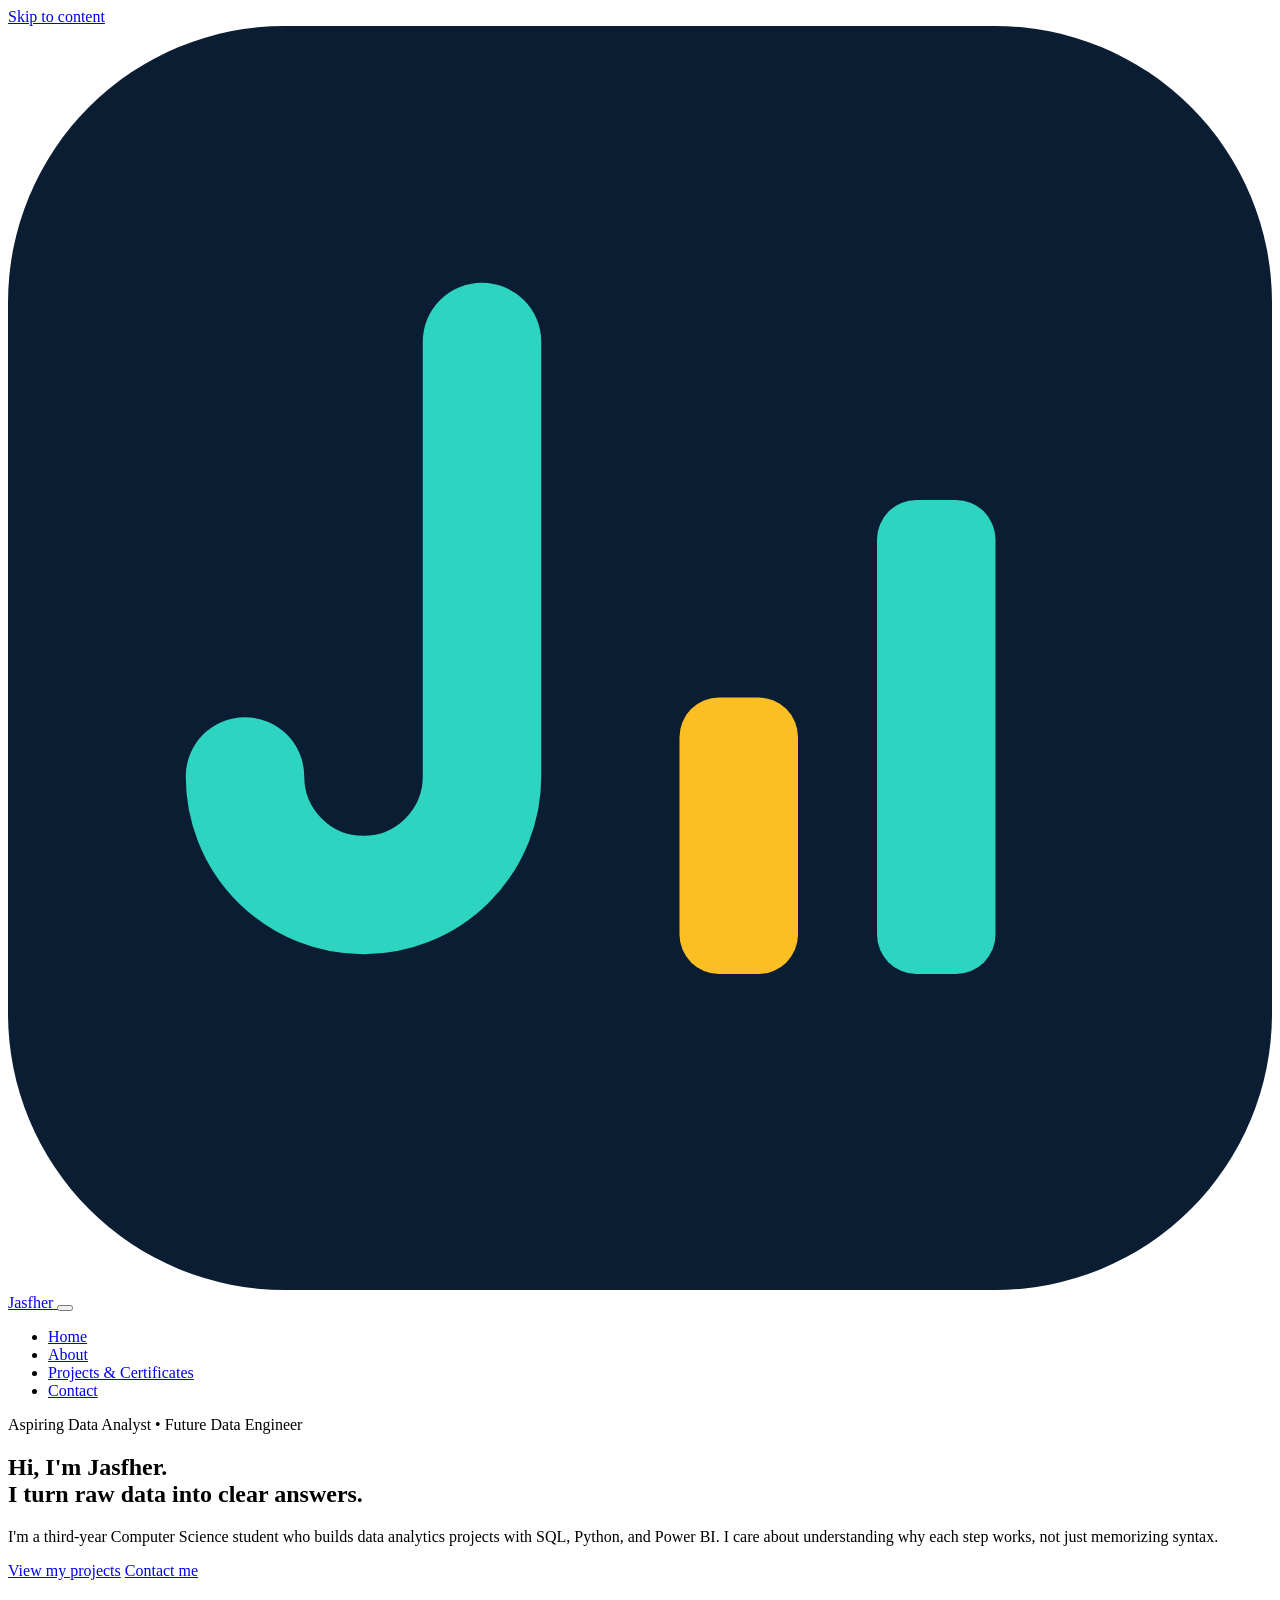
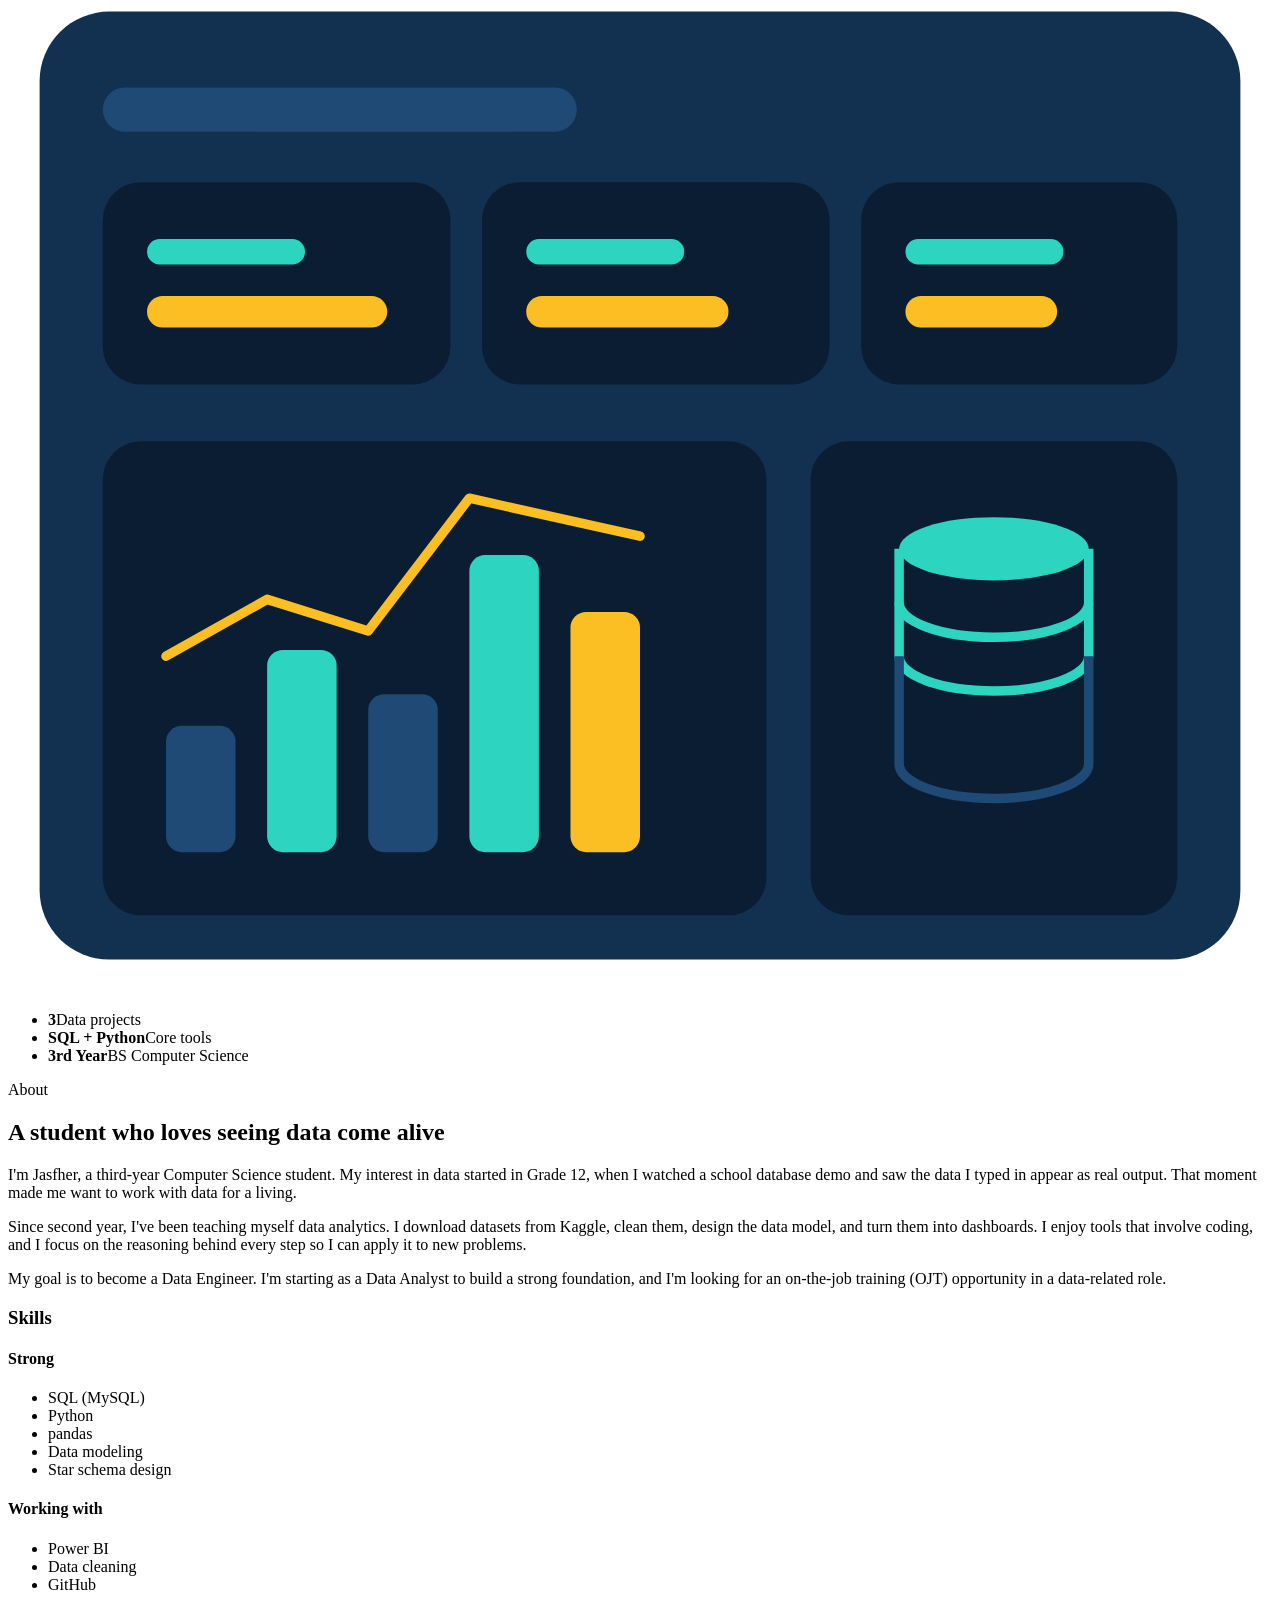
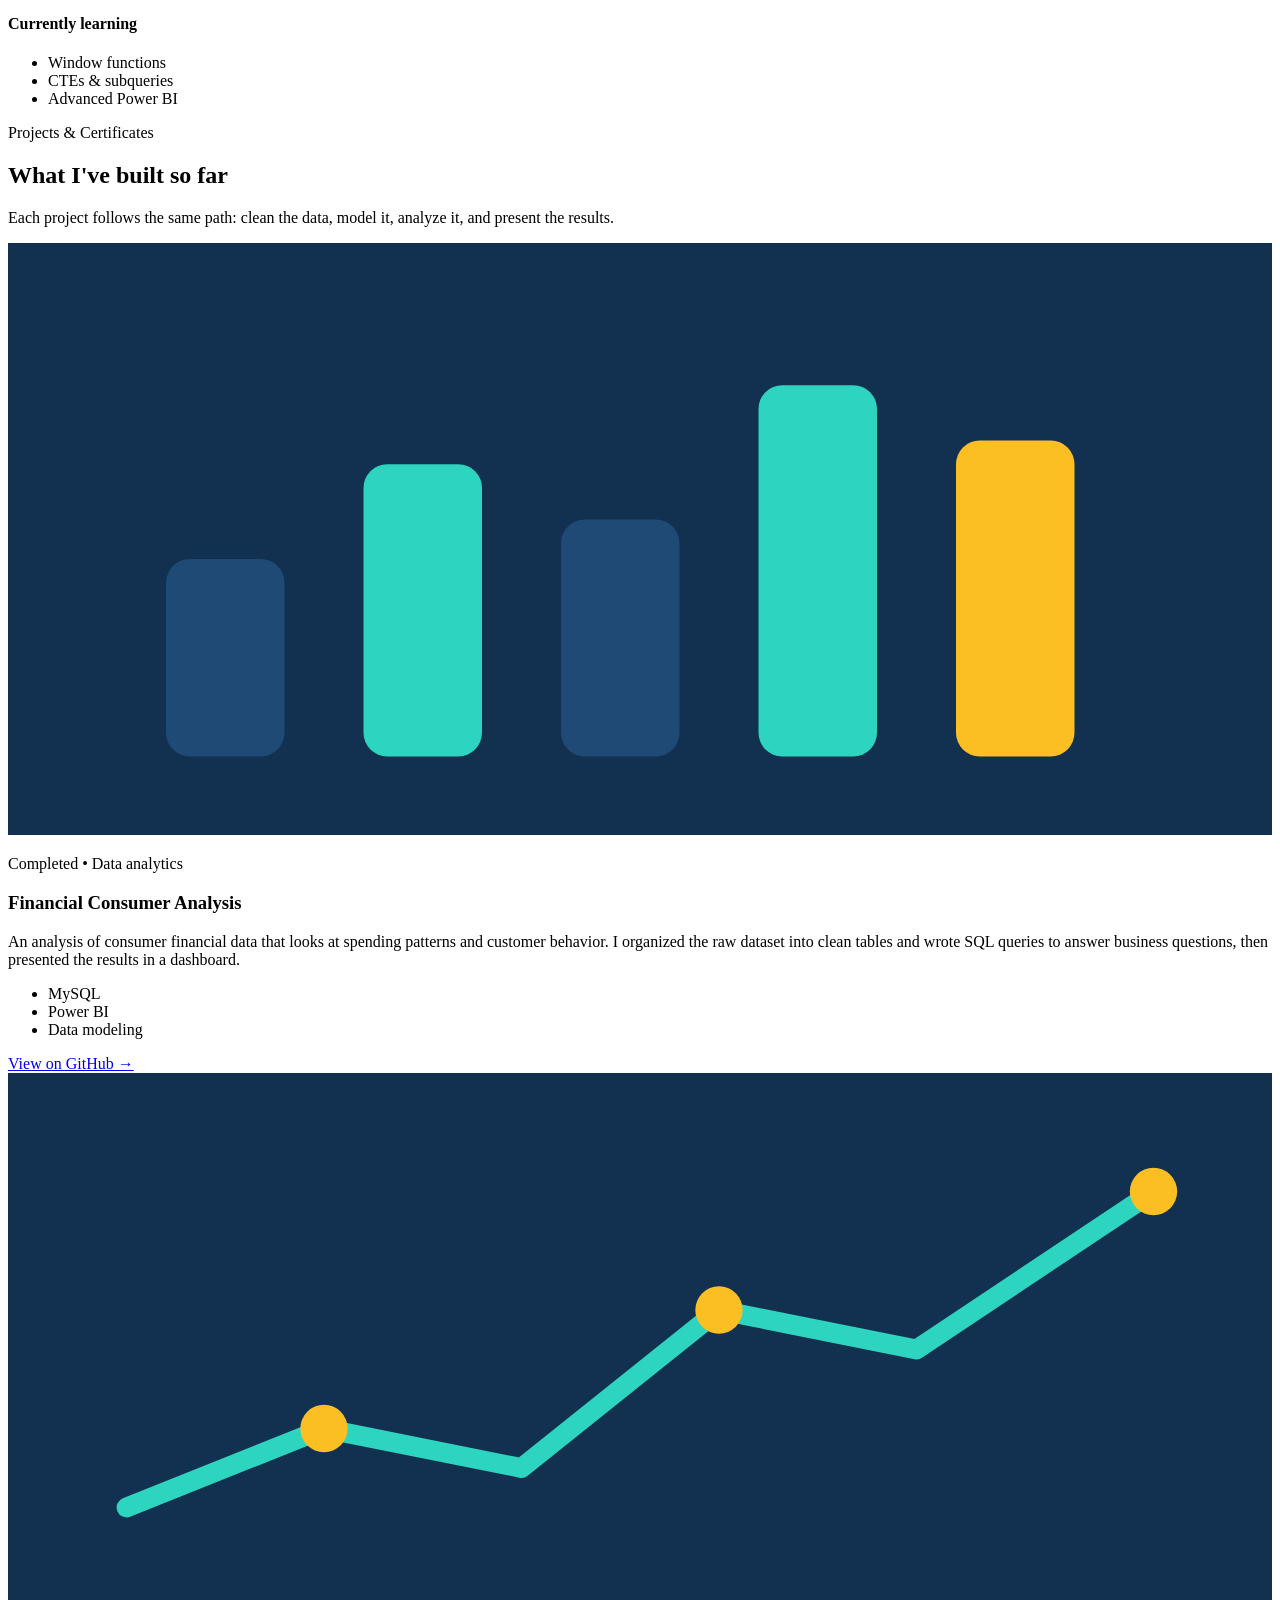
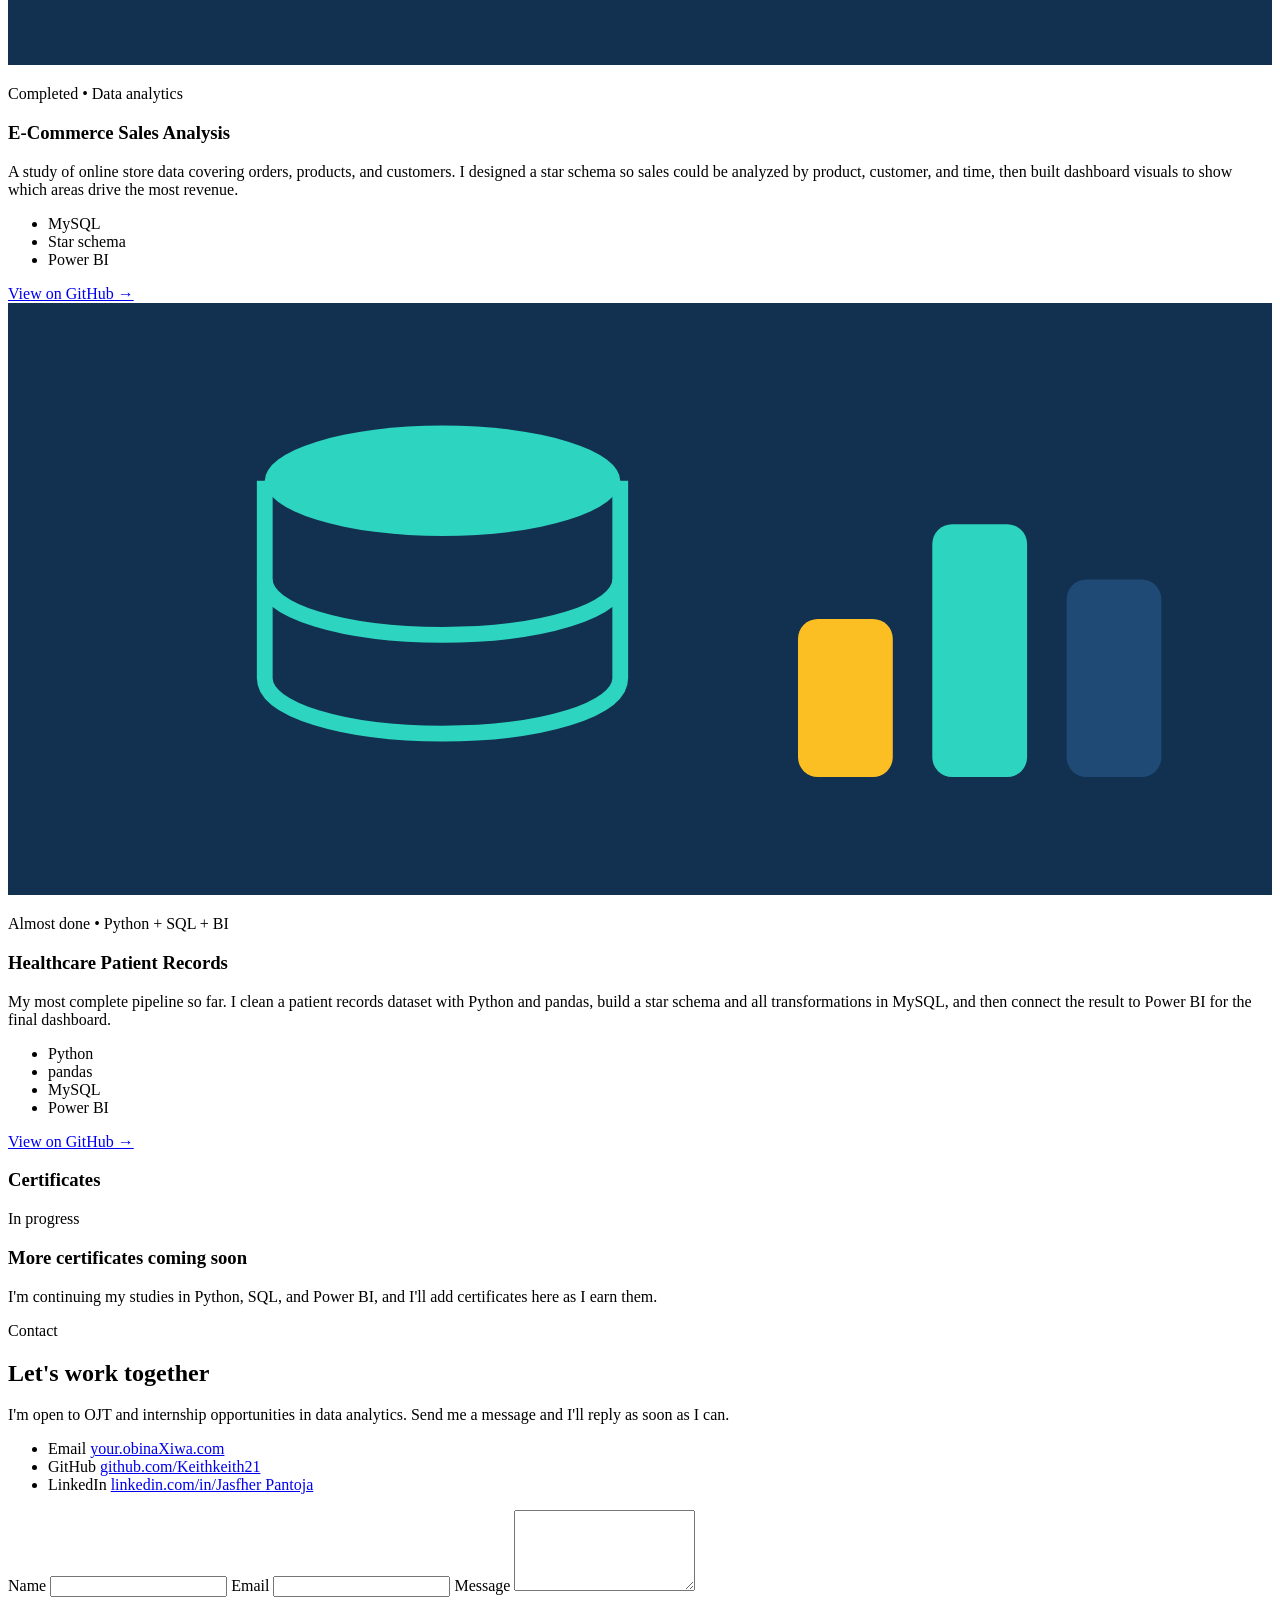
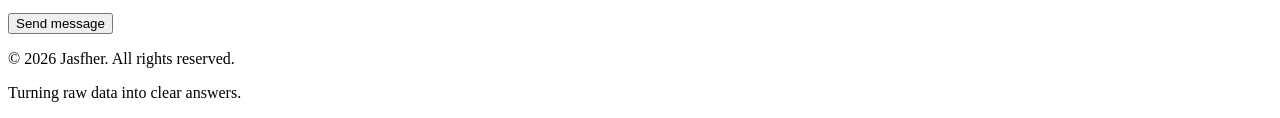
==== index.html @ f3007e68 "Rename jasfherportfolioweb/index.html to index.html" ====
<!DOCTYPE html>
<html lang="en">
<head>
  <meta charset="UTF-8">
  <meta name="viewport" content="width=device-width, initial-scale=1.0">
  <title>Jasfher | Aspiring Data Analyst Portfolio</title>
  <meta name="description" content="Portfolio of Jasfher, a third-year Computer Science student building data analytics projects with SQL, Python, pandas, and Power BI.">
  <meta name="author" content="Jasfher">
  <meta name="theme-color" content="#0b1d33">
 
  <!-- Open Graph (link previews when shared) -->
  <meta property="og:type" content="website">
  <meta property="og:title" content="Jasfher | Aspiring Data Analyst Portfolio">
  <meta property="og:description" content="Data analytics projects using SQL, Python, pandas, and Power BI.">
  <!-- TODO: replace with your deployed URL after publishing -->
  <meta property="og:url" content="https://keithkeith21.github.io/">
 
  <link rel="icon" href="data:image/svg+xml,%3Csvg xmlns='http://www.w3.org/2000/svg' viewBox='0 0 64 64'%3E%3Crect width='64' height='64' rx='14' fill='%230b1d33'/%3E%3Cpath d='M24 16v22a6 6 0 0 1-12 0' fill='none' stroke='%232dd4bf' stroke-width='6' stroke-linecap='round'/%3E%3Crect x='34' y='34' width='6' height='14' rx='2' fill='%23fbbf24'/%3E%3Crect x='44' y='24' width='6' height='24' rx='2' fill='%232dd4bf'/%3E%3C/svg%3E">
 
  <link rel="preconnect" href="https://fonts.googleapis.com">
  <link rel="preconnect" href="https://fonts.gstatic.com" crossorigin>
  <link href="https://fonts.googleapis.com/css2?family=Inter:wght@400;500;600&family=Space+Grotesk:wght@500;700&display=swap" rel="stylesheet">
  <link rel="stylesheet" href="style.css">
</head>
<body>
  <a class="skip-link" href="#main">Skip to content</a>
 
  <!-- ===== HEADER / NAV ===== -->
  <header class="site-header">
    <nav class="nav container" aria-label="Main navigation">
      <a href="#home" class="logo" aria-label="Jasfher, back to top">
        <svg class="logo-mark" viewBox="0 0 64 64" role="img" aria-label="Jasfher logo: a letter J beside two bars of a chart">
          <rect width="64" height="64" rx="14" fill="#0b1d33"/>
          <path d="M24 16v22a6 6 0 0 1-12 0" fill="none" stroke="#2dd4bf" stroke-width="6" stroke-linecap="round"/>
          <rect x="34" y="34" width="6" height="14" rx="2" fill="#fbbf24"/>
          <rect x="44" y="24" width="6" height="24" rx="2" fill="#2dd4bf"/>
        </svg>
        <span class="logo-text">Jasfher</span>
      </a>
 
      <button class="nav-toggle" aria-expanded="false" aria-controls="nav-menu" aria-label="Toggle menu">
        <span></span><span></span><span></span>
      </button>
 
      <ul id="nav-menu" class="nav-menu">
        <li><a href="#home" class="nav-link">Home</a></li>
        <li><a href="#about" class="nav-link">About</a></li>
        <li><a href="#projects" class="nav-link">Projects &amp; Certificates</a></li>
        <li><a href="#contact" class="nav-link">Contact</a></li>
      </ul>
    </nav>
  </header>
 
  <main id="main">
 
    <!-- ===== HOME ===== -->
    <section id="home" class="hero">
      <div class="container hero-grid">
        <div class="hero-text reveal">
          <p class="eyebrow">Aspiring Data Analyst &bull; Future Data Engineer</p>
          <h1>Hi, I'm <span class="accent">Jasfher</span>.<br>I turn raw data into clear answers.</h1>
          <p class="lead">
            I'm a third-year Computer Science student who builds data analytics projects
            with SQL, Python, and Power BI. I care about understanding why each step works,
            not just memorizing syntax.
          </p>
          <div class="hero-actions">
            <a class="btn btn-primary" href="#projects">View my projects</a>
            <a class="btn btn-ghost" href="#contact">Contact me</a>
          </div>
        </div>
 
        <div class="hero-visual reveal" aria-hidden="false">
          <svg viewBox="0 0 400 320" role="img" aria-label="Illustration of a data dashboard with bar charts, a line trend, and a database icon">
            <rect x="10" y="10" width="380" height="300" rx="22" fill="#12304f"/>
            <rect x="30" y="34" width="150" height="14" rx="7" fill="#1e4a75"/>
            <rect x="30" y="64" width="110" height="64" rx="12" fill="#0b1d33"/>
            <rect x="150" y="64" width="110" height="64" rx="12" fill="#0b1d33"/>
            <rect x="270" y="64" width="100" height="64" rx="12" fill="#0b1d33"/>
            <rect x="44" y="82" width="50" height="8" rx="4" fill="#2dd4bf"/>
            <rect x="44" y="100" width="76" height="10" rx="5" fill="#fbbf24"/>
            <rect x="164" y="82" width="50" height="8" rx="4" fill="#2dd4bf"/>
            <rect x="164" y="100" width="64" height="10" rx="5" fill="#fbbf24"/>
            <rect x="284" y="82" width="50" height="8" rx="4" fill="#2dd4bf"/>
            <rect x="284" y="100" width="48" height="10" rx="5" fill="#fbbf24"/>
            <rect x="30" y="146" width="210" height="150" rx="12" fill="#0b1d33"/>
            <rect x="50" y="236" width="22" height="40" rx="5" fill="#1e4a75"/>
            <rect x="82" y="212" width="22" height="64" rx="5" fill="#2dd4bf"/>
            <rect x="114" y="226" width="22" height="50" rx="5" fill="#1e4a75"/>
            <rect x="146" y="182" width="22" height="94" rx="5" fill="#2dd4bf"/>
            <rect x="178" y="200" width="22" height="76" rx="5" fill="#fbbf24"/>
            <polyline points="50,214 82,196 114,206 146,164 200,176" fill="none" stroke="#fbbf24" stroke-width="3" stroke-linecap="round" stroke-linejoin="round"/>
            <rect x="254" y="146" width="116" height="150" rx="12" fill="#0b1d33"/>
            <ellipse cx="312" cy="180" rx="30" ry="10" fill="#2dd4bf"/>
            <path d="M282 180v34c0 6 13 11 30 11s30-5 30-11v-34" fill="none" stroke="#2dd4bf" stroke-width="3"/>
            <path d="M282 197c0 6 13 11 30 11s30-5 30-11" fill="none" stroke="#2dd4bf" stroke-width="3"/>
            <path d="M282 214v34c0 6 13 11 30 11s30-5 30-11v-34" fill="none" stroke="#1e4a75" stroke-width="3"/>
          </svg>
        </div>
      </div>
 
      <div class="container">
        <ul class="stats reveal">
          <li><strong>3</strong><span>Data projects</span></li>
          <li><strong>SQL + Python</strong><span>Core tools</span></li>
          <li><strong>3rd Year</strong><span>BS Computer Science</span></li>
        </ul>
      </div>
    </section>
 
    <!-- ===== ABOUT ===== -->
    <section id="about" class="section">
      <div class="container">
        <header class="section-head reveal">
          <p class="eyebrow">About</p>
          <h2>A student who loves seeing data come alive</h2>
        </header>
 
        <div class="about-grid">
          <div class="about-text reveal">
            <p>
              I'm Jasfher, a third-year Computer Science student. My interest in data started in
              Grade 12, when I watched a school database demo and saw the data I typed in appear
              as real output. That moment made me want to work with data for a living.
            </p>
            <p>
              Since second year, I've been teaching myself data analytics. I download datasets from
              Kaggle, clean them, design the data model, and turn them into dashboards. I enjoy
              tools that involve coding, and I focus on the reasoning behind every step so I can
              apply it to new problems.
            </p>
            <p>
              My goal is to become a Data Engineer. I'm starting as a Data Analyst to build a strong
              foundation, and I'm looking for an on-the-job training (OJT) opportunity in a
              data-related role.
            </p>
          </div>
 
          <div class="skills reveal">
            <h3>Skills</h3>
 
            <div class="skill-group">
              <h4>Strong</h4>
              <ul class="tags">
                <li>SQL (MySQL)</li>
                <li>Python</li>
                <li>pandas</li>
                <li>Data modeling</li>
                <li>Star schema design</li>
              </ul>
            </div>
 
            <div class="skill-group">
              <h4>Working with</h4>
              <ul class="tags tags-alt">
                <li>Power BI</li>
                <li>Data cleaning</li>
                <li>GitHub</li>
              </ul>
            </div>
 
            <div class="skill-group">
              <h4>Currently learning</h4>
              <ul class="tags tags-learning">
                <li>Window functions</li>
                <li>CTEs &amp; subqueries</li>
                <li>Advanced Power BI</li>
              </ul>
            </div>
          </div>
        </div>
      </div>
    </section>
 
    <!-- ===== PROJECTS & CERTIFICATES ===== -->
    <section id="projects" class="section section-alt">
      <div class="container">
        <header class="section-head reveal">
          <p class="eyebrow">Projects &amp; Certificates</p>
          <h2>What I've built so far</h2>
          <p class="section-sub">Each project follows the same path: clean the data, model it, analyze it, and present the results.</p>
        </header>
 
        <div class="cards">
 
          <!-- Project 1 -->
          <article class="card reveal">
            <svg class="card-thumb" viewBox="0 0 320 150" role="img" aria-label="Bar chart thumbnail representing the financial consumer project">
              <rect width="320" height="150" fill="#12304f"/>
              <rect x="40" y="80" width="30" height="50" rx="6" fill="#1e4a75"/>
              <rect x="90" y="56" width="30" height="74" rx="6" fill="#2dd4bf"/>
              <rect x="140" y="70" width="30" height="60" rx="6" fill="#1e4a75"/>
              <rect x="190" y="36" width="30" height="94" rx="6" fill="#2dd4bf"/>
              <rect x="240" y="50" width="30" height="80" rx="6" fill="#fbbf24"/>
            </svg>
            <div class="card-body">
              <p class="card-meta">Completed &bull; Data analytics</p>
              <h3>Financial Consumer Analysis</h3>
              <p>
                An analysis of consumer financial data that looks at spending patterns and
                customer behavior. I organized the raw dataset into clean tables and wrote SQL
                queries to answer business questions, then presented the results in a dashboard.
              </p>
              <ul class="tags tags-small">
                <li>MySQL</li><li>Power BI</li><li>Data modeling</li>
              </ul>
              <!-- TODO: replace with your real repository link -->
              <a class="card-link" href="https://github.com/keithkeith21/Financial_Consumer_Analysis" target="_blank" rel="noopener noreferrer">View on GitHub &rarr;</a>
            </div>
          </article>
 
          <!-- Project 2 -->
          <article class="card reveal">
            <svg class="card-thumb" viewBox="0 0 320 150" role="img" aria-label="Line chart thumbnail representing the e-commerce project">
              <rect width="320" height="150" fill="#12304f"/>
              <polyline points="30,110 80,90 130,100 180,60 230,70 290,30" fill="none" stroke="#2dd4bf" stroke-width="5" stroke-linecap="round" stroke-linejoin="round"/>
              <circle cx="80" cy="90" r="6" fill="#fbbf24"/>
              <circle cx="180" cy="60" r="6" fill="#fbbf24"/>
              <circle cx="290" cy="30" r="6" fill="#fbbf24"/>
            </svg>
            <div class="card-body">
              <p class="card-meta">Completed &bull; Data analytics</p>
              <h3>E-Commerce Sales Analysis</h3>
              <p>
                A study of online store data covering orders, products, and customers. I designed a
                star schema so sales could be analyzed by product, customer, and time, then built
                dashboard visuals to show which areas drive the most revenue.
              </p>
              <ul class="tags tags-small">
                <li>MySQL</li><li>Star schema</li><li>Power BI</li>
              </ul>
              <!-- TODO: replace with your real repository link -->
              <a class="card-link" href="https://github.com/keithkeith21/e-commerce_analytics" target="_blank" rel="noopener noreferrer">View on GitHub &rarr;</a>
            </div>
          </article>
 
          <!-- Project 3 -->
          <article class="card reveal">
            <svg class="card-thumb" viewBox="0 0 320 150" role="img" aria-label="Database and chart thumbnail representing the healthcare data project">
              <rect width="320" height="150" fill="#12304f"/>
              <ellipse cx="110" cy="45" rx="45" ry="14" fill="#2dd4bf"/>
              <path d="M65 45v50c0 8 20 14 45 14s45-6 45-14V45" fill="none" stroke="#2dd4bf" stroke-width="4"/>
              <path d="M65 70c0 8 20 14 45 14s45-6 45-14" fill="none" stroke="#2dd4bf" stroke-width="4"/>
              <rect x="200" y="80" width="24" height="40" rx="5" fill="#fbbf24"/>
              <rect x="234" y="56" width="24" height="64" rx="5" fill="#2dd4bf"/>
              <rect x="268" y="70" width="24" height="50" rx="5" fill="#1e4a75"/>
            </svg>
            <div class="card-body">
              <p class="card-meta">Almost done &bull; Python + SQL + BI</p>
              <h3>Healthcare Patient Records</h3>
              <p>
                My most complete pipeline so far. I clean a patient records dataset with Python and
                pandas, build a star schema and all transformations in MySQL, and then connect the
                result to Power BI for the final dashboard.
              </p>
              <ul class="tags tags-small">
                <li>Python</li><li>pandas</li><li>MySQL</li><li>Power BI</li>
              </ul>
              <!-- TODO: replace with your real repository link -->
              <a class="card-link" href="https://github.com/YOUR-USERNAME/healthcare-project" target="_blank" rel="noopener noreferrer">View on GitHub &rarr;</a>
            </div>
          </article>
        </div>
 
        <!-- Certificates -->
        <header class="section-head section-head-sub reveal">
          <h3 class="subheading">Certificates</h3>
        </header>
 
        <div class="cards cards-certs">
          <!--
            TEMPLATE: copy this block for each real certificate you earn.
 
            <article class="card cert reveal">
              <div class="card-body">
                <p class="card-meta">Issuer name &bull; Month Year</p>
                <h3>Certificate title</h3>
                <p>One sentence on what you learned.</p>
                <a class="card-link" href="LINK-TO-CERTIFICATE" target="_blank" rel="noopener noreferrer">View certificate &rarr;</a>
              </div>
            </article>
          -->
          <article class="card cert reveal">
            <div class="card-body">
              <p class="card-meta">In progress</p>
              <h3>More certificates coming soon</h3>
              <p>
                I'm continuing my studies in Python, SQL, and Power BI, and I'll add certificates
                here as I earn them.
              </p>
            </div>
          </article>
        </div>
      </div>
    </section>
 
    <!-- ===== CONTACT ===== -->
    <section id="contact" class="section">
      <div class="container">
        <header class="section-head reveal">
          <p class="eyebrow">Contact</p>
          <h2>Let's work together</h2>
          <p class="section-sub">I'm open to OJT and internship opportunities in data analytics. Send me a message and I'll reply as soon as I can.</p>
        </header>
 
        <div class="contact-grid">
          <ul class="contact-list reveal">
            <li>
              <span class="contact-label">Email</span>
              <!-- TODO: replace with your real email -->
              <a href="mailto:your.email@example.com">your.obinaXiwa.com</a>
            </li>
            <li>
              <span class="contact-label">GitHub</span>
              <!-- TODO: replace with your GitHub profile -->
              <a href="https://github.com/keithkeith21" target="_blank" rel="noopener noreferrer">github.com/Keithkeith21</a>
            </li>
            <li>
              <span class="contact-label">LinkedIn</span>
              <!-- TODO: replace with your LinkedIn profile -->
              <a href="https://www.linkedin.com/in/jasfher-pantoja-400ba5418/" target="_blank" rel="noopener noreferrer">linkedin.com/in/Jasfher Pantoja</a>
            </li>
          </ul>
 
          <form id="contact-form" class="contact-form reveal" novalidate>
            <label for="name">Name</label>
            <input id="name" name="name" type="text" autocomplete="name" required>
 
            <label for="email">Email</label>
            <input id="email" name="email" type="email" autocomplete="email" required>
 
            <label for="message">Message</label>
            <textarea id="message" name="message" rows="5" required></textarea>
 
            <p id="form-status" class="form-status" role="status" aria-live="polite"></p>
            <button type="submit" class="btn btn-primary">Send message</button>
          </form>
        </div>
      </div>
    </section>
  </main>
 
  <!-- ===== FOOTER ===== -->
  <footer class="site-footer">
    <div class="container footer-inner">
      <p>&copy; <span id="year">2026</span> Jasfher. All rights reserved.</p>
      <p class="tagline">Turning raw data into clear answers.</p>
    </div>
  </footer>
 
  <script src="script.js"></script>
</body>
</html>
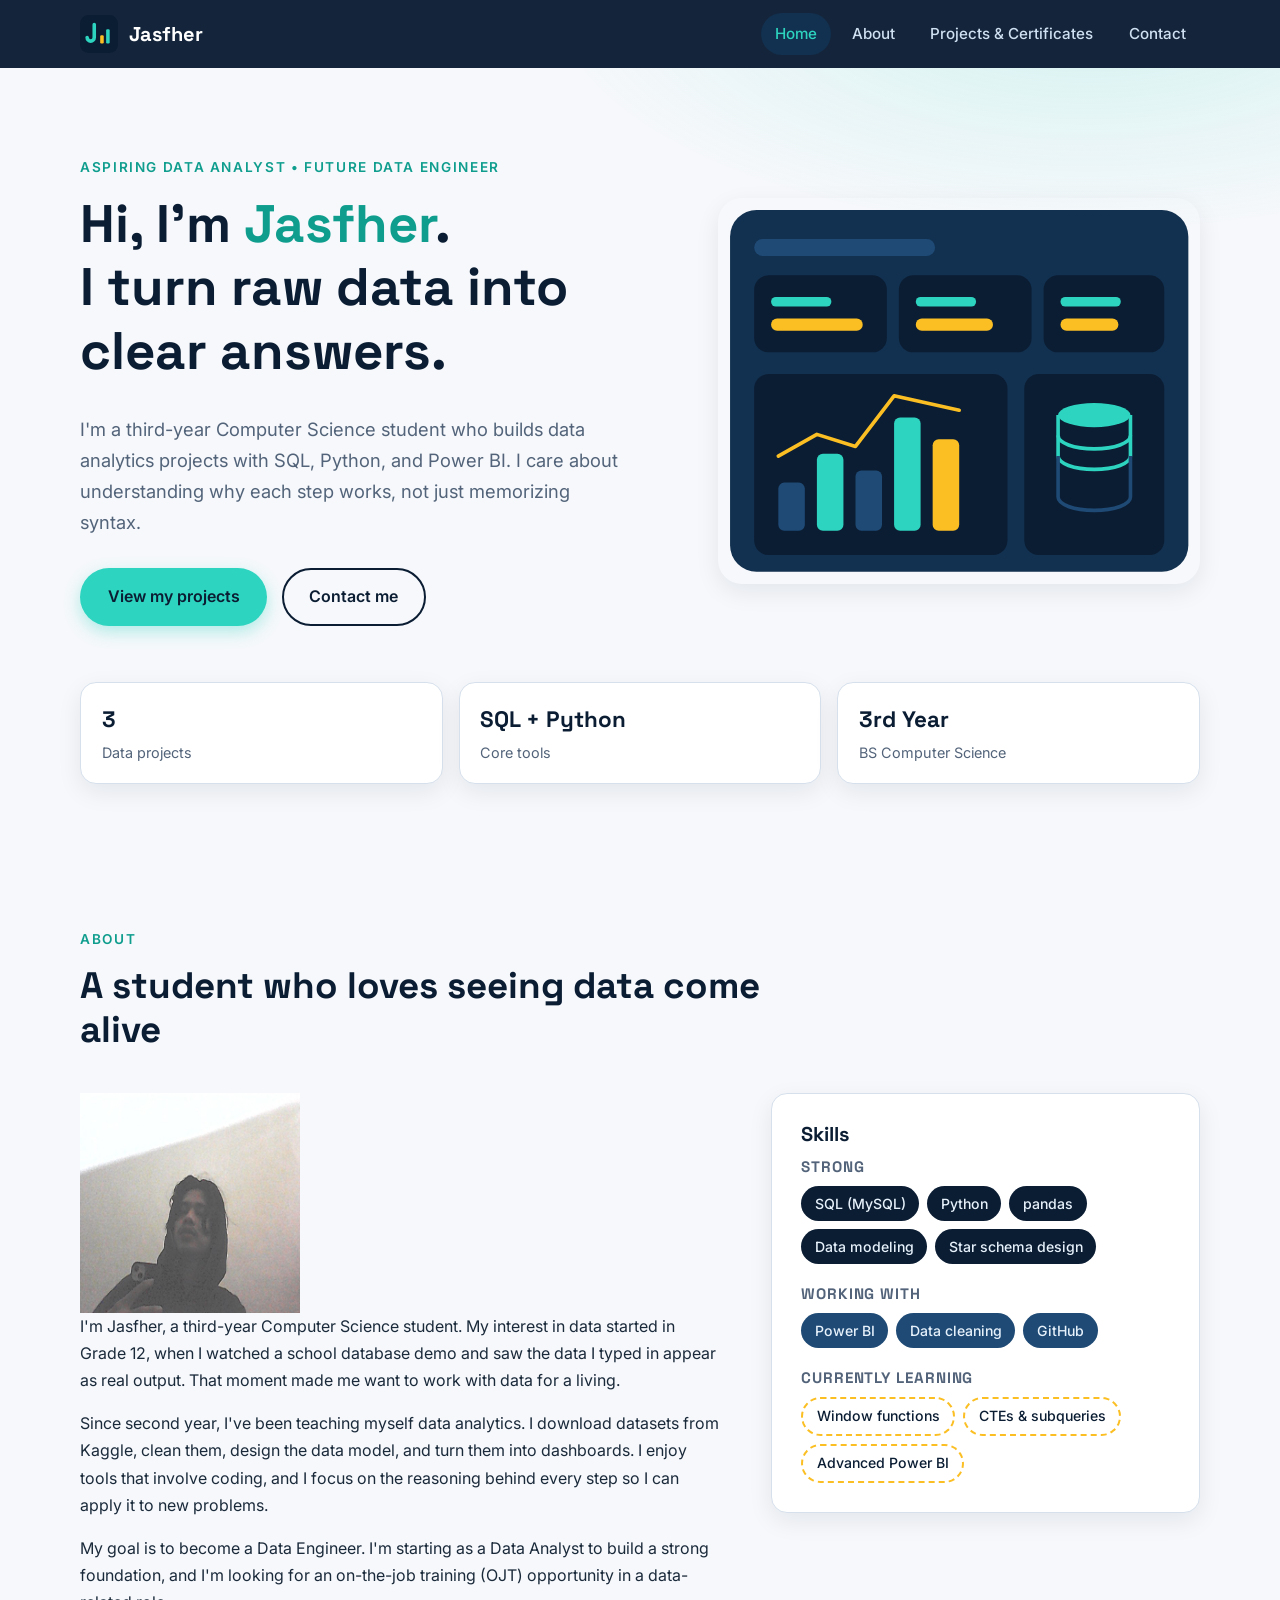
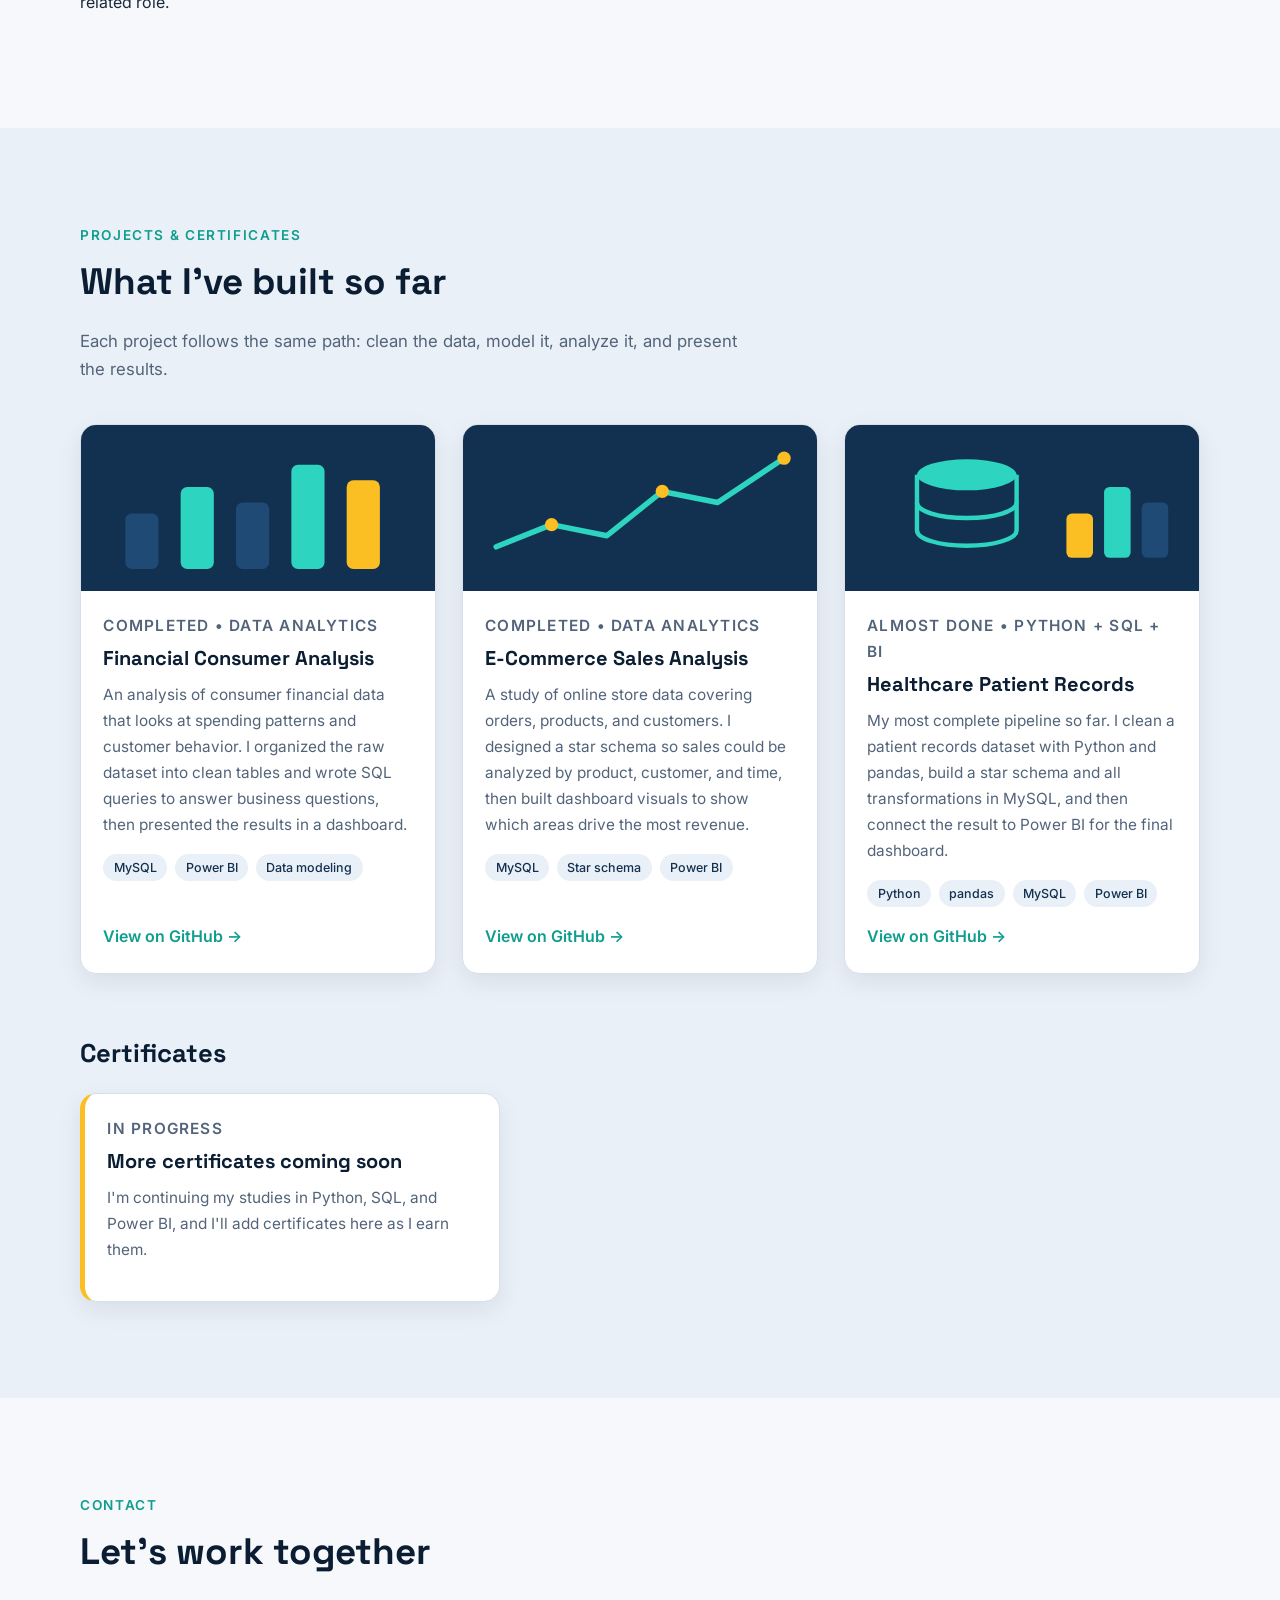
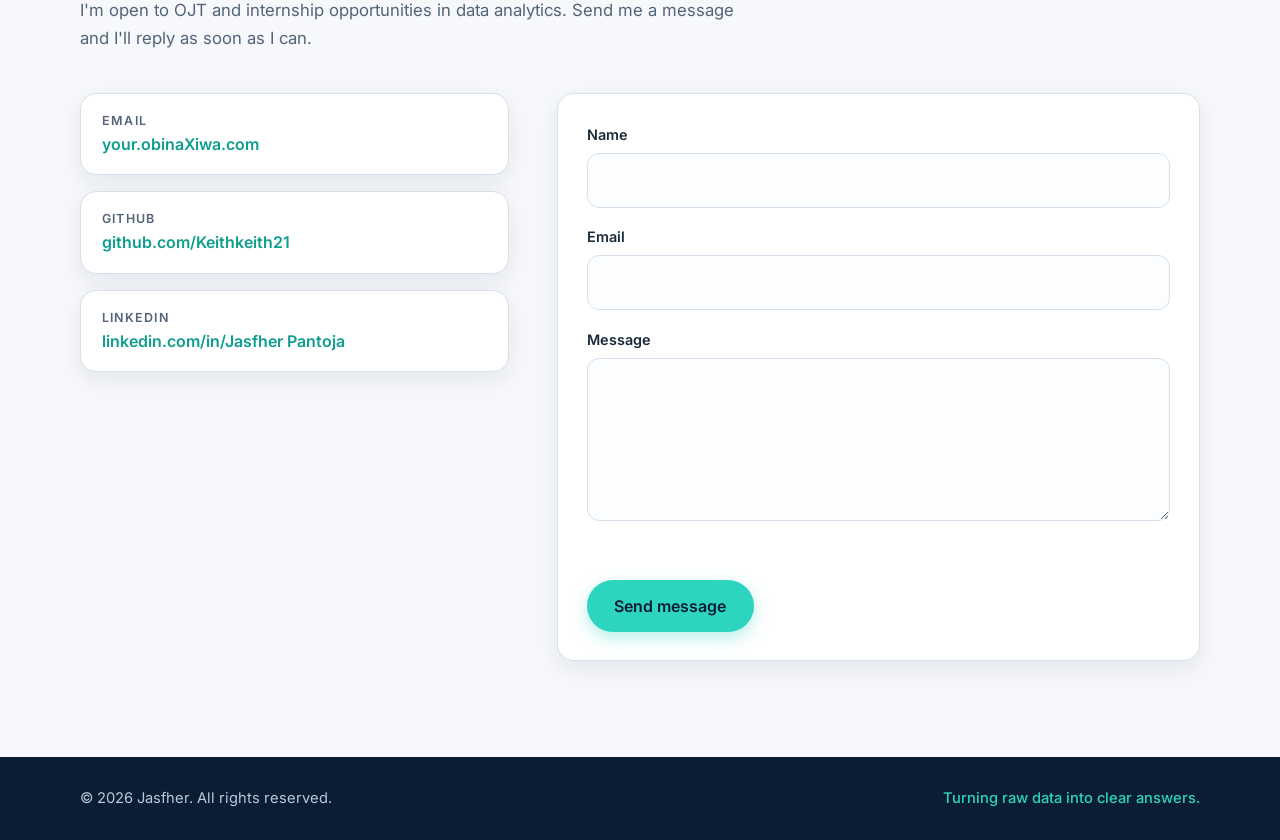
==== commit eadc2ce9: "Update index.html" ====
--- a/index.html
+++ b/index.html
@@ -118,6 +118,9 @@
  
         <div class="about-grid">
           <div class="about-text reveal">
+            <img class="profile-photo" src="WIN_20260729_10_30_33_Pro.jpg"
+     alt="Photo of Jasfher, a Computer Science student"
+     width="220" height="220" loading="lazy">
             <p>
               I'm Jasfher, a third-year Computer Science student. My interest in data started in
               Grade 12, when I watched a school database demo and saw the data I typed in appear
--- a/style.css
+++ b/style.css
@@ -0,0 +1,268 @@
+/* ===== Design tokens ===== */
+:root {
+  --navy-900: #0b1d33;
+  --navy-800: #12304f;
+  --navy-700: #1e4a75;
+  --teal: #2dd4bf;
+  --teal-dark: #0f9d8e;
+  --amber: #fbbf24;
+  --bg: #f6f8fb;
+  --bg-alt: #eaf0f7;
+  --surface: #ffffff;
+  --text: #1b2a3b;
+  --muted: #53647a;
+  --border: #d6e0ec;
+  --radius: 16px;
+  --shadow: 0 8px 24px rgba(11, 29, 51, 0.08);
+  --font-body: "Inter", system-ui, -apple-system, "Segoe UI", Roboto, sans-serif;
+  --font-head: "Space Grotesk", var(--font-body);
+  --header-h: 68px;
+}
+ 
+/* ===== Base ===== */
+*, *::before, *::after { box-sizing: border-box; }
+ 
+html { scroll-behavior: smooth; scroll-padding-top: var(--header-h); }
+ 
+body {
+  margin: 0;
+  font-family: var(--font-body);
+  font-size: 1rem;
+  line-height: 1.7;
+  color: var(--text);
+  background: var(--bg);
+}
+ 
+img, svg { max-width: 100%; display: block; }
+ 
+h1, h2, h3, h4 {
+  font-family: var(--font-head);
+  line-height: 1.2;
+  margin: 0 0 0.6em;
+  color: var(--navy-900);
+}
+ 
+h1 { font-size: clamp(2rem, 5vw, 3.3rem); }
+h2 { font-size: clamp(1.6rem, 3.5vw, 2.3rem); }
+h3 { font-size: 1.25rem; }
+h4 { font-size: 0.95rem; text-transform: uppercase; letter-spacing: 0.06em; color: var(--muted); }
+ 
+p { margin: 0 0 1em; }
+a { color: var(--teal-dark); }
+ul { margin: 0; padding: 0; list-style: none; }
+ 
+.container { width: min(1120px, 100% - 2.5rem); margin-inline: auto; }
+ 
+.accent { color: var(--teal-dark); }
+ 
+.skip-link {
+  position: absolute; left: -999px; top: 0;
+  background: var(--navy-900); color: #fff; padding: 0.6rem 1rem; z-index: 200;
+}
+.skip-link:focus { left: 0; }
+ 
+:focus-visible { outline: 3px solid var(--amber); outline-offset: 3px; border-radius: 4px; }
+ 
+/* ===== Header / nav ===== */
+.site-header {
+  position: sticky; top: 0; z-index: 100;
+  background: rgba(11, 29, 51, 0.96);
+  backdrop-filter: blur(8px);
+}
+ 
+.nav {
+  height: var(--header-h);
+  display: flex; align-items: center; justify-content: space-between;
+}
+ 
+.logo { display: flex; align-items: center; gap: 0.7rem; text-decoration: none; }
+.logo-mark { width: 38px; height: 38px; }
+.logo-text { font-family: var(--font-head); font-weight: 700; font-size: 1.25rem; color: #fff; }
+ 
+.nav-menu { display: flex; gap: 0.4rem; }
+ 
+.nav-link {
+  display: block; padding: 0.5rem 0.9rem; border-radius: 999px;
+  color: #cfe0f2; text-decoration: none; font-weight: 500; font-size: 0.95rem;
+  transition: background 0.2s, color 0.2s;
+}
+.nav-link:hover, .nav-link.active { background: var(--navy-800); color: var(--teal); }
+ 
+.nav-toggle {
+  display: none; background: none; border: 0; padding: 0.5rem; cursor: pointer;
+}
+.nav-toggle span {
+  display: block; width: 24px; height: 2px; background: #fff; margin: 5px 0;
+  transition: transform 0.25s, opacity 0.25s;
+}
+.nav-toggle[aria-expanded="true"] span:nth-child(1) { transform: translateY(7px) rotate(45deg); }
+.nav-toggle[aria-expanded="true"] span:nth-child(2) { opacity: 0; }
+.nav-toggle[aria-expanded="true"] span:nth-child(3) { transform: translateY(-7px) rotate(-45deg); }
+ 
+/* ===== Buttons ===== */
+.btn {
+  display: inline-block; padding: 0.85rem 1.6rem; border-radius: 999px;
+  font-weight: 600; text-decoration: none; border: 2px solid transparent;
+  font-family: var(--font-body); font-size: 1rem; cursor: pointer;
+  transition: transform 0.2s, box-shadow 0.2s, background 0.2s;
+}
+.btn:hover { transform: translateY(-2px); }
+.btn-primary { background: var(--teal); color: var(--navy-900); box-shadow: 0 6px 16px rgba(45, 212, 191, 0.35); }
+.btn-primary:hover { background: #5eead4; }
+.btn-ghost { border-color: var(--navy-900); color: var(--navy-900); }
+.btn-ghost:hover { background: var(--navy-900); color: #fff; }
+ 
+/* ===== Sections ===== */
+.section { padding: clamp(3.5rem, 8vw, 6rem) 0; }
+.section-alt { background: var(--bg-alt); }
+.section-head { max-width: 680px; margin-bottom: 2.5rem; }
+.section-head-sub { margin: 4rem 0 1.5rem; }
+.section-sub { color: var(--muted); font-size: 1.05rem; }
+.subheading { font-size: 1.6rem; margin: 0; }
+ 
+.eyebrow {
+  font-weight: 600; font-size: 0.85rem; letter-spacing: 0.12em;
+  text-transform: uppercase; color: var(--teal-dark); margin-bottom: 0.8rem;
+}
+ 
+/* ===== Hero ===== */
+.hero {
+  padding: clamp(3rem, 8vw, 5.5rem) 0 3rem;
+  background:
+    radial-gradient(900px 400px at 85% -10%, rgba(45, 212, 191, 0.18), transparent 60%),
+    var(--bg);
+}
+ 
+.hero-grid { display: grid; grid-template-columns: 1.1fr 0.9fr; gap: 3rem; align-items: center; }
+.lead { font-size: 1.15rem; color: var(--muted); max-width: 540px; }
+.hero-actions { display: flex; flex-wrap: wrap; gap: 0.9rem; margin-top: 1.8rem; }
+ 
+.hero-visual svg {
+  width: 100%; height: auto; border-radius: 24px;
+  box-shadow: var(--shadow); animation: float 6s ease-in-out infinite;
+}
+ 
+@keyframes float {
+  0%, 100% { transform: translateY(0); }
+  50% { transform: translateY(-10px); }
+}
+ 
+.stats {
+  display: grid; grid-template-columns: repeat(3, 1fr); gap: 1rem; margin-top: 3.5rem;
+}
+.stats li {
+  background: var(--surface); border: 1px solid var(--border); border-radius: var(--radius);
+  padding: 1.1rem 1.3rem; box-shadow: var(--shadow);
+}
+.stats strong { display: block; font-family: var(--font-head); font-size: 1.4rem; color: var(--navy-900); }
+.stats span { color: var(--muted); font-size: 0.9rem; }
+ 
+/* ===== About ===== */
+.about-grid { display: grid; grid-template-columns: 1.2fr 0.8fr; gap: 3rem; align-items: start; }
+ 
+.skills {
+  background: var(--surface); border: 1px solid var(--border);
+  border-radius: var(--radius); padding: 1.8rem; box-shadow: var(--shadow);
+}
+.skill-group + .skill-group { margin-top: 1.3rem; }
+.skill-group h4 { margin-bottom: 0.6rem; }
+ 
+.tags { display: flex; flex-wrap: wrap; gap: 0.5rem; }
+.tags li {
+  background: var(--navy-900); color: #e6f1fb; font-size: 0.88rem; font-weight: 500;
+  padding: 0.35rem 0.85rem; border-radius: 999px;
+}
+.tags-alt li { background: var(--navy-700); }
+.tags-learning li { background: transparent; color: var(--navy-900); border: 2px dashed var(--amber); }
+.tags-small li { font-size: 0.78rem; padding: 0.2rem 0.65rem; background: var(--bg-alt); color: var(--navy-800); }
+ 
+/* ===== Cards ===== */
+.cards { display: grid; grid-template-columns: repeat(auto-fit, minmax(290px, 1fr)); gap: 1.6rem; }
+ 
+.card {
+  background: var(--surface); border: 1px solid var(--border); border-radius: var(--radius);
+  overflow: hidden; box-shadow: var(--shadow);
+  display: flex; flex-direction: column;
+  transition: transform 0.25s, box-shadow 0.25s;
+}
+.card:hover { transform: translateY(-6px); box-shadow: 0 14px 32px rgba(11, 29, 51, 0.14); }
+ 
+.card-thumb { width: 100%; height: auto; }
+.card-body { padding: 1.4rem; display: flex; flex-direction: column; flex: 1; }
+.card-body p { color: var(--muted); font-size: 0.96rem; }
+.card-meta { font-size: 0.8rem; font-weight: 600; color: var(--teal-dark); text-transform: uppercase; letter-spacing: 0.08em; margin-bottom: 0.4rem; }
+.card-link { margin-top: auto; padding-top: 1rem; font-weight: 600; text-decoration: none; }
+.card-link:hover { text-decoration: underline; }
+ 
+.cards-certs { grid-template-columns: repeat(auto-fit, minmax(290px, 420px)); }
+.cert { border-left: 5px solid var(--amber); }
+ 
+/* ===== Contact ===== */
+.contact-grid { display: grid; grid-template-columns: 0.8fr 1.2fr; gap: 3rem; align-items: start; }
+ 
+.contact-list li {
+  background: var(--surface); border: 1px solid var(--border); border-radius: var(--radius);
+  padding: 1rem 1.3rem; margin-bottom: 1rem; box-shadow: var(--shadow);
+  overflow-wrap: anywhere;
+}
+.contact-label {
+  display: block; font-size: 0.78rem; text-transform: uppercase;
+  letter-spacing: 0.1em; color: var(--muted); font-weight: 600;
+}
+.contact-list a { font-weight: 600; text-decoration: none; }
+.contact-list a:hover { text-decoration: underline; }
+ 
+.contact-form {
+  background: var(--surface); border: 1px solid var(--border);
+  border-radius: var(--radius); padding: 1.8rem; box-shadow: var(--shadow);
+}
+.contact-form label { display: block; font-weight: 600; font-size: 0.9rem; margin: 0 0 0.35rem; }
+.contact-form input, .contact-form textarea {
+  width: 100%; padding: 0.8rem 1rem; margin-bottom: 1.1rem;
+  border: 1.5px solid var(--border); border-radius: 12px;
+  font: inherit; color: var(--text); background: #fbfdff;
+  transition: border-color 0.2s, box-shadow 0.2s;
+}
+.contact-form input:focus, .contact-form textarea:focus {
+  outline: none; border-color: var(--teal); box-shadow: 0 0 0 4px rgba(45, 212, 191, 0.25);
+}
+.contact-form .invalid { border-color: #d64545; }
+.form-status { min-height: 1.4em; font-size: 0.92rem; margin-bottom: 0.8rem; color: var(--teal-dark); }
+.form-status.error { color: #b83232; }
+ 
+/* ===== Footer ===== */
+.site-footer { background: var(--navy-900); color: #b7c9dc; padding: 1.8rem 0; font-size: 0.92rem; }
+.footer-inner { display: flex; flex-wrap: wrap; justify-content: space-between; gap: 0.5rem; }
+.footer-inner p { margin: 0; }
+.tagline { color: var(--teal); font-weight: 500; }
+ 
+/* ===== Scroll reveal ===== */
+.js .reveal { opacity: 0; transform: translateY(24px); transition: opacity 0.7s ease, transform 0.7s ease; }
+.js .reveal.visible { opacity: 1; transform: none; }
+ 
+@media (prefers-reduced-motion: reduce) {
+  html { scroll-behavior: auto; }
+  .hero-visual svg { animation: none; }
+  .js .reveal { opacity: 1; transform: none; transition: none; }
+  .card, .btn { transition: none; }
+}
+ 
+/* ===== Responsive ===== */
+@media (max-width: 900px) {
+  .hero-grid, .about-grid, .contact-grid { grid-template-columns: 1fr; gap: 2rem; }
+  .hero-visual { max-width: 460px; }
+}
+ 
+@media (max-width: 720px) {
+  .nav-toggle { display: block; }
+  .nav-menu {
+    position: absolute; top: var(--header-h); left: 0; right: 0;
+    flex-direction: column; gap: 0; padding: 0.6rem 1.25rem 1rem;
+    background: var(--navy-900); border-top: 1px solid var(--navy-800);
+    display: none;
+  }
+  .nav-menu.open { display: flex; }
+  .nav-link { padding: 0.8rem 0.5rem; border-radius: 8px; }
+  .stats { grid-template-columns: 1fr; }
+  .footer-inner { flex-direction: column; }
+}
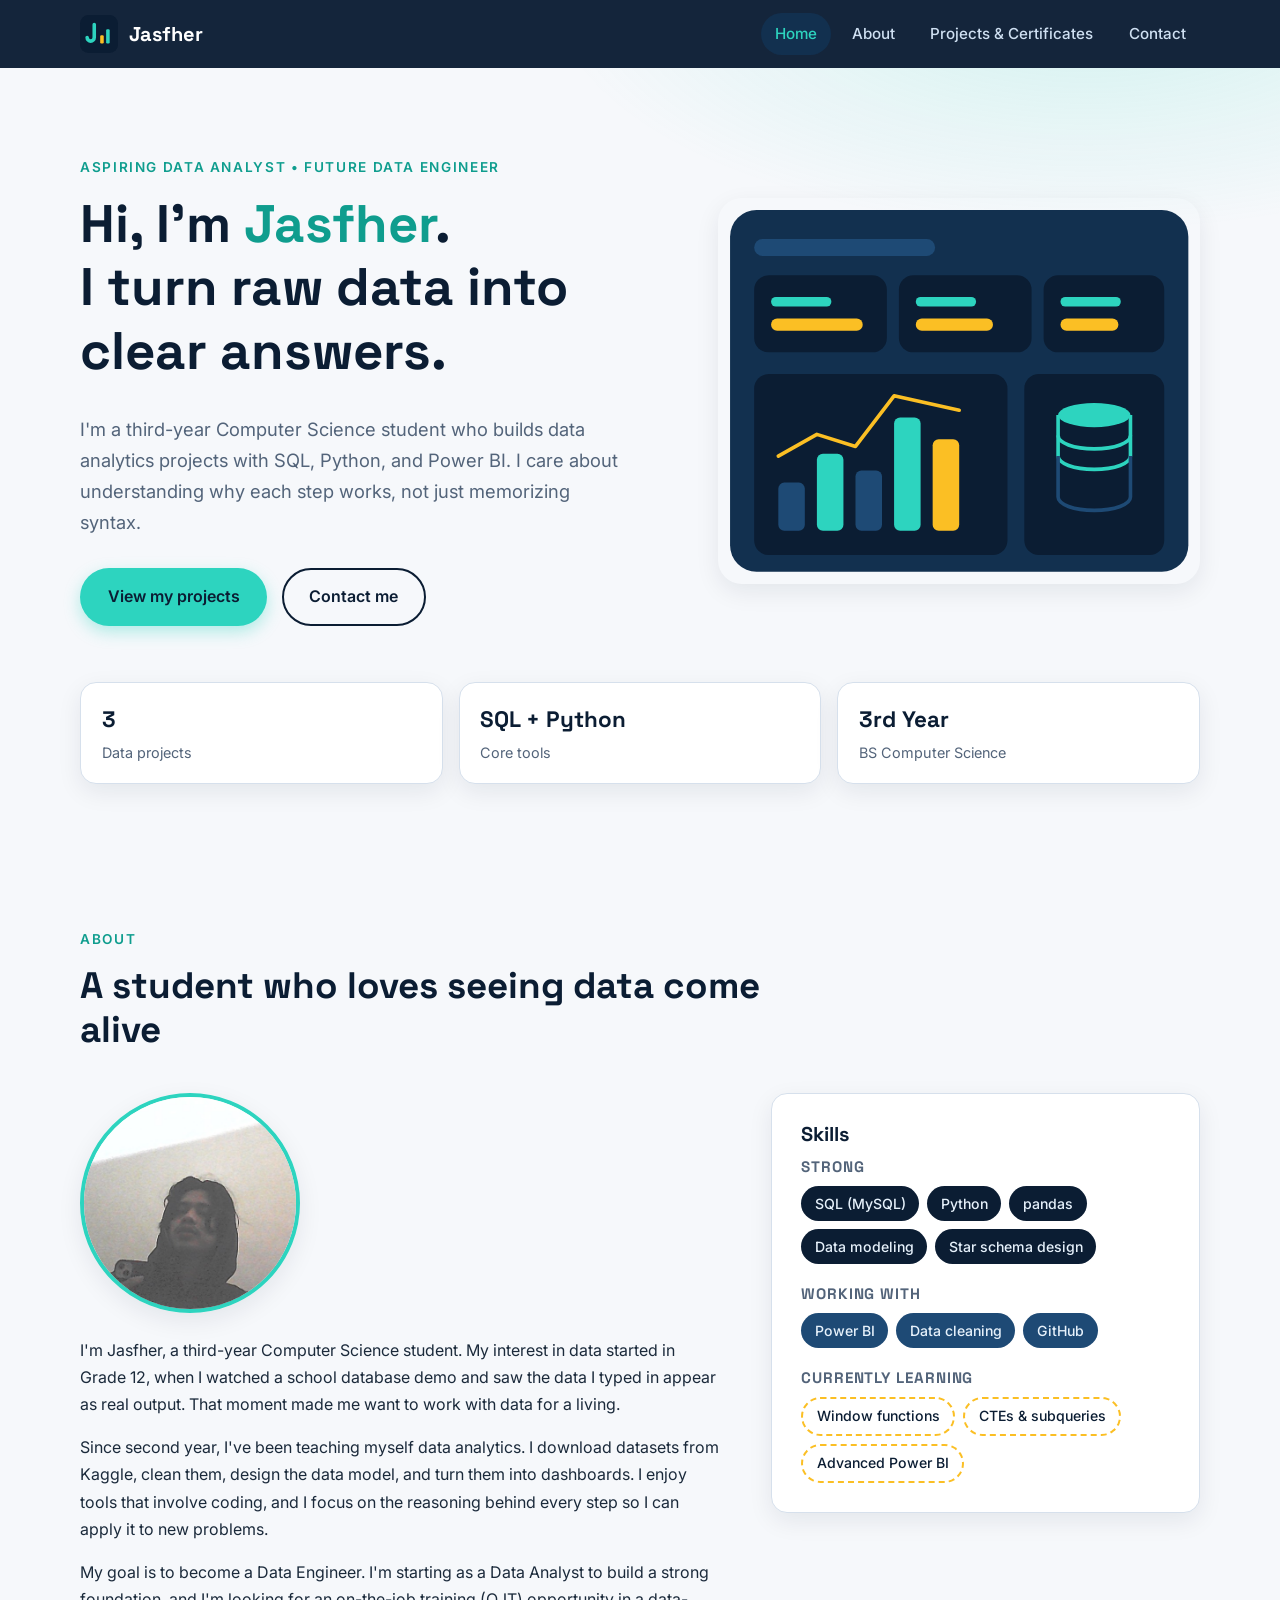
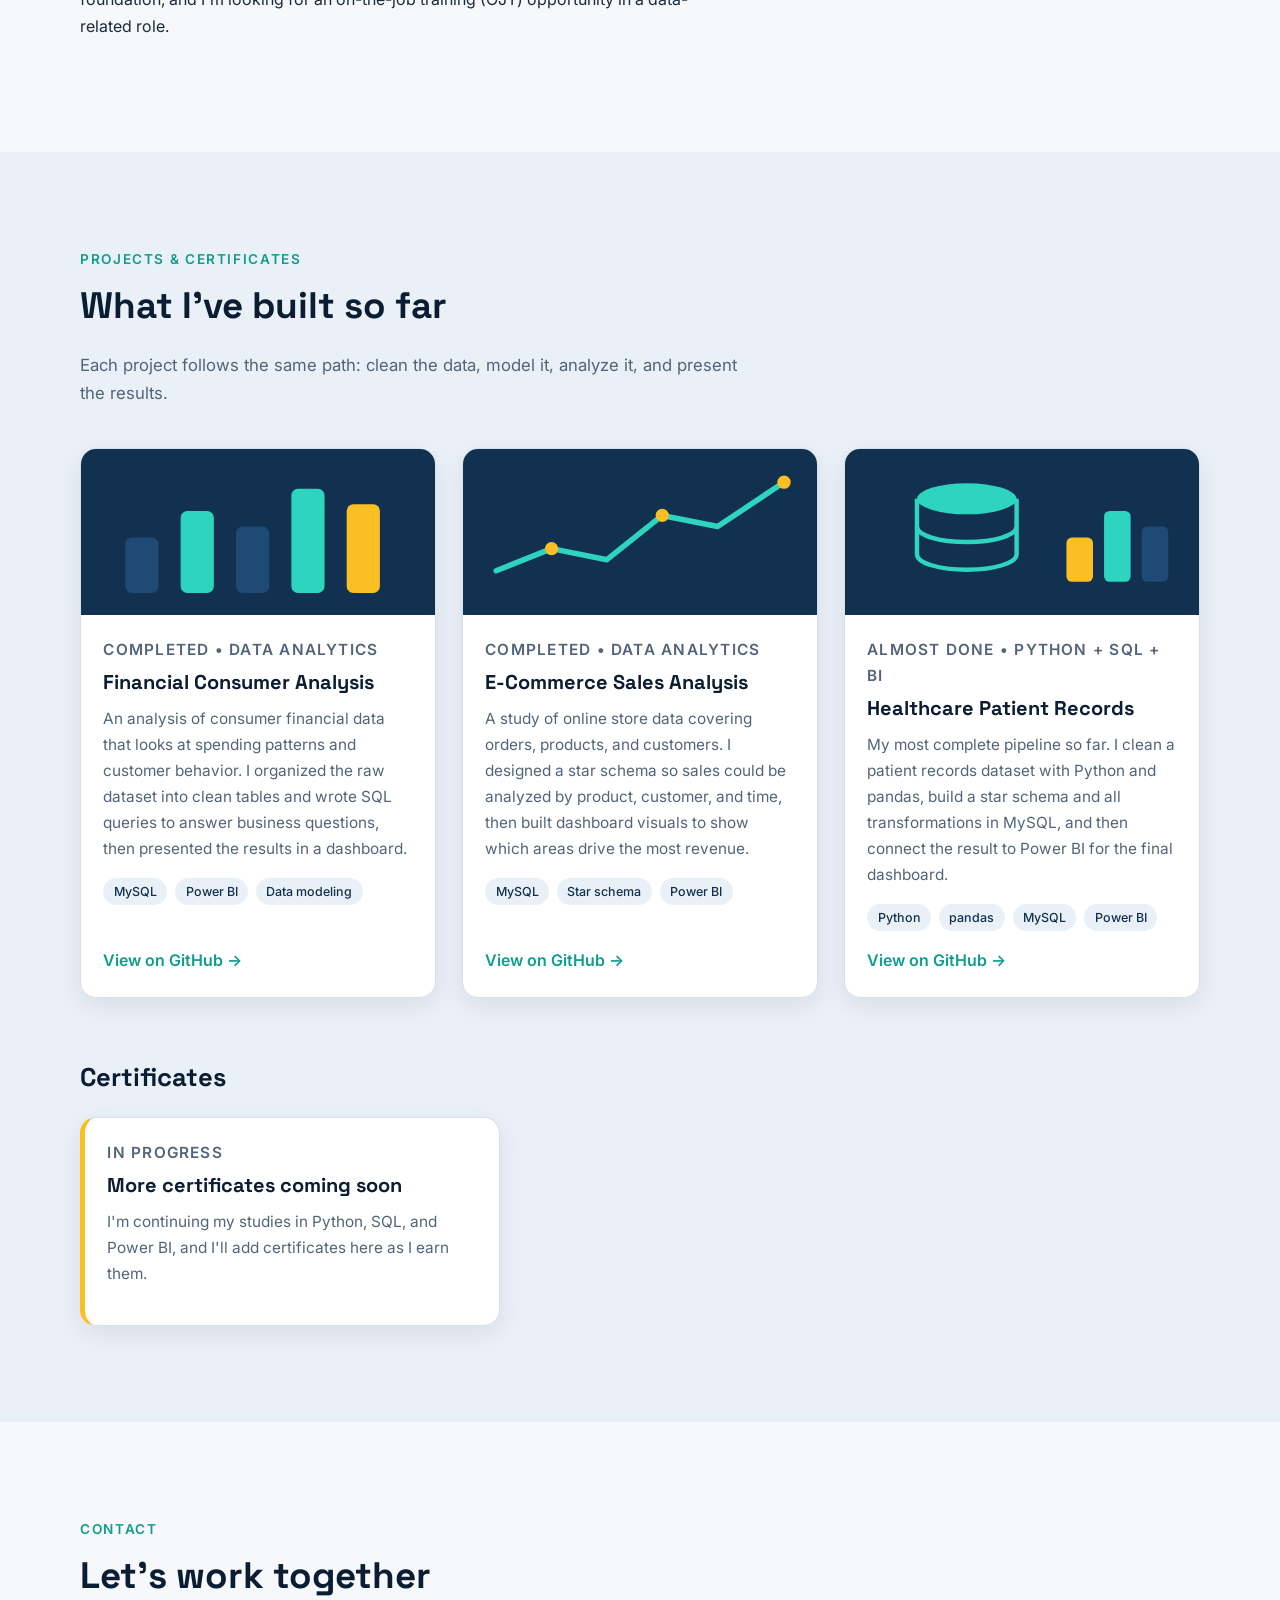
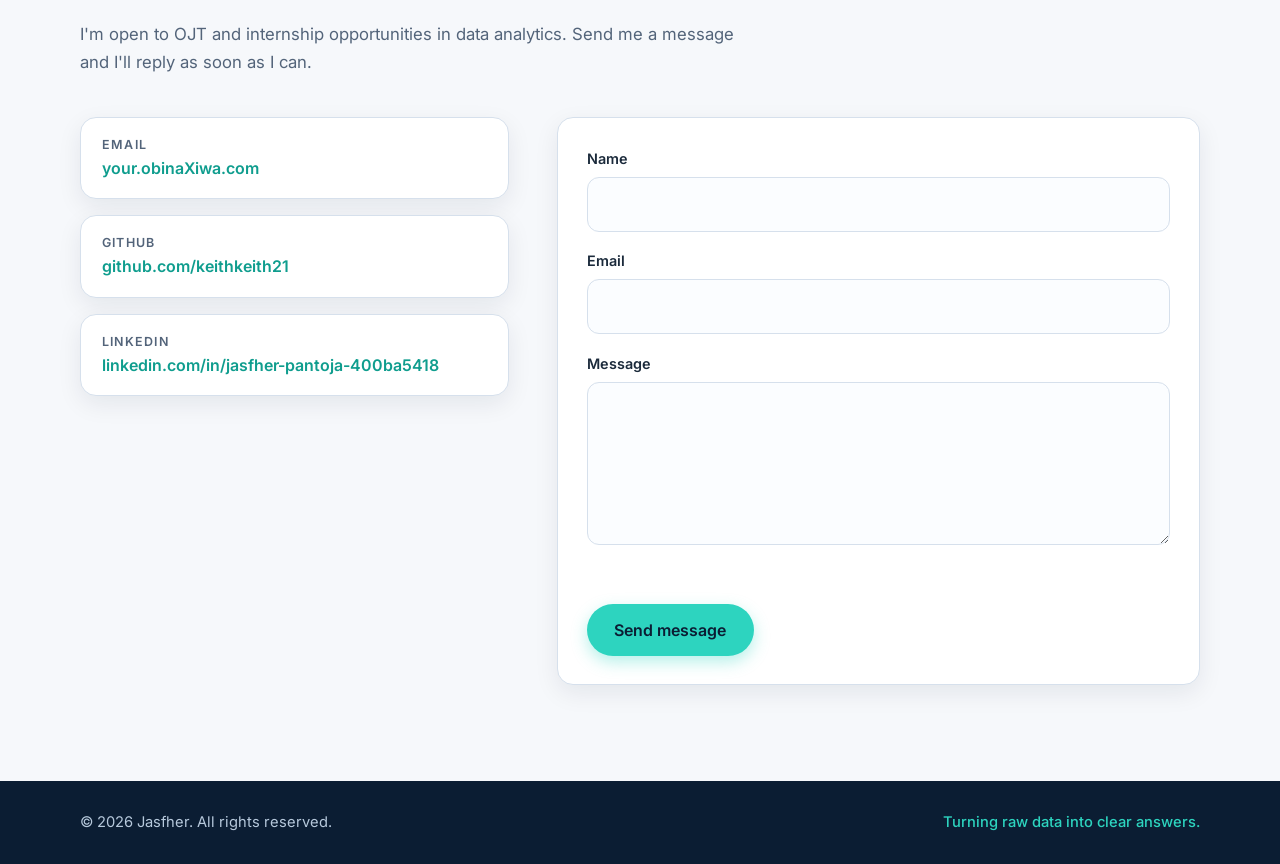
==== commit 98a069b1: "Update index.html" ====
--- a/index.html
+++ b/index.html
@@ -12,7 +12,7 @@
   <meta property="og:type" content="website">
   <meta property="og:title" content="Jasfher | Aspiring Data Analyst Portfolio">
   <meta property="og:description" content="Data analytics projects using SQL, Python, pandas, and Power BI.">
-  <!-- TODO: replace with your deployed URL after publishing -->
+
   <meta property="og:url" content="https://keithkeith21.github.io/">
  
   <link rel="icon" href="data:image/svg+xml,%3Csvg xmlns='http://www.w3.org/2000/svg' viewBox='0 0 64 64'%3E%3Crect width='64' height='64' rx='14' fill='%230b1d33'/%3E%3Cpath d='M24 16v22a6 6 0 0 1-12 0' fill='none' stroke='%232dd4bf' stroke-width='6' stroke-linecap='round'/%3E%3Crect x='34' y='34' width='6' height='14' rx='2' fill='%23fbbf24'/%3E%3Crect x='44' y='24' width='6' height='24' rx='2' fill='%232dd4bf'/%3E%3C/svg%3E">
@@ -207,7 +207,7 @@
               <ul class="tags tags-small">
                 <li>MySQL</li><li>Power BI</li><li>Data modeling</li>
               </ul>
-              <!-- TODO: replace with your real repository link -->
+              
               <a class="card-link" href="https://github.com/keithkeith21/Financial_Consumer_Analysis" target="_blank" rel="noopener noreferrer">View on GitHub &rarr;</a>
             </div>
           </article>
@@ -232,7 +232,7 @@
               <ul class="tags tags-small">
                 <li>MySQL</li><li>Star schema</li><li>Power BI</li>
               </ul>
-              <!-- TODO: replace with your real repository link -->
+              
               <a class="card-link" href="https://github.com/keithkeith21/e-commerce_analytics" target="_blank" rel="noopener noreferrer">View on GitHub &rarr;</a>
             </div>
           </article>
@@ -315,17 +315,18 @@
             </li>
             <li>
               <span class="contact-label">GitHub</span>
-              <!-- TODO: replace with your GitHub profile -->
-              <a href="https://github.com/keithkeith21" target="_blank" rel="noopener noreferrer">github.com/Keithkeith21</a>
+
+              <a href="https://github.com/keithkeith21" target="_blank" rel="noopener noreferrer">github.com/keithkeith21</a>
             </li>
             <li>
               <span class="contact-label">LinkedIn</span>
-              <!-- TODO: replace with your LinkedIn profile -->
-              <a href="https://www.linkedin.com/in/jasfher-pantoja-400ba5418/" target="_blank" rel="noopener noreferrer">linkedin.com/in/Jasfher Pantoja</a>
+
+              <a href="https://www.linkedin.com/in/jasfher-pantoja-400ba5418/" target="_blank" rel="noopener noreferrer">linkedin.com/in/jasfher-pantoja-400ba5418</a>
             </li>
           </ul>
  
-          <form id="contact-form" class="contact-form reveal" novalidate>
+          <form id="contact-form" class="contact-form reveal"
+                action="https://formspree.io/f/maeerqvr" method="POST" novalidate>
             <label for="name">Name</label>
             <input id="name" name="name" type="text" autocomplete="name" required>
  
--- a/style.css
+++ b/style.css
@@ -266,3 +266,12 @@
   .stats { grid-template-columns: 1fr; }
   .footer-inner { flex-direction: column; }
 }
+.profile-photo {
+  width: 220px;
+  height: 220px;
+  object-fit: cover;
+  border-radius: 50%;
+  border: 4px solid var(--teal);
+  box-shadow: var(--shadow);
+  margin-bottom: 1.5rem;
+}
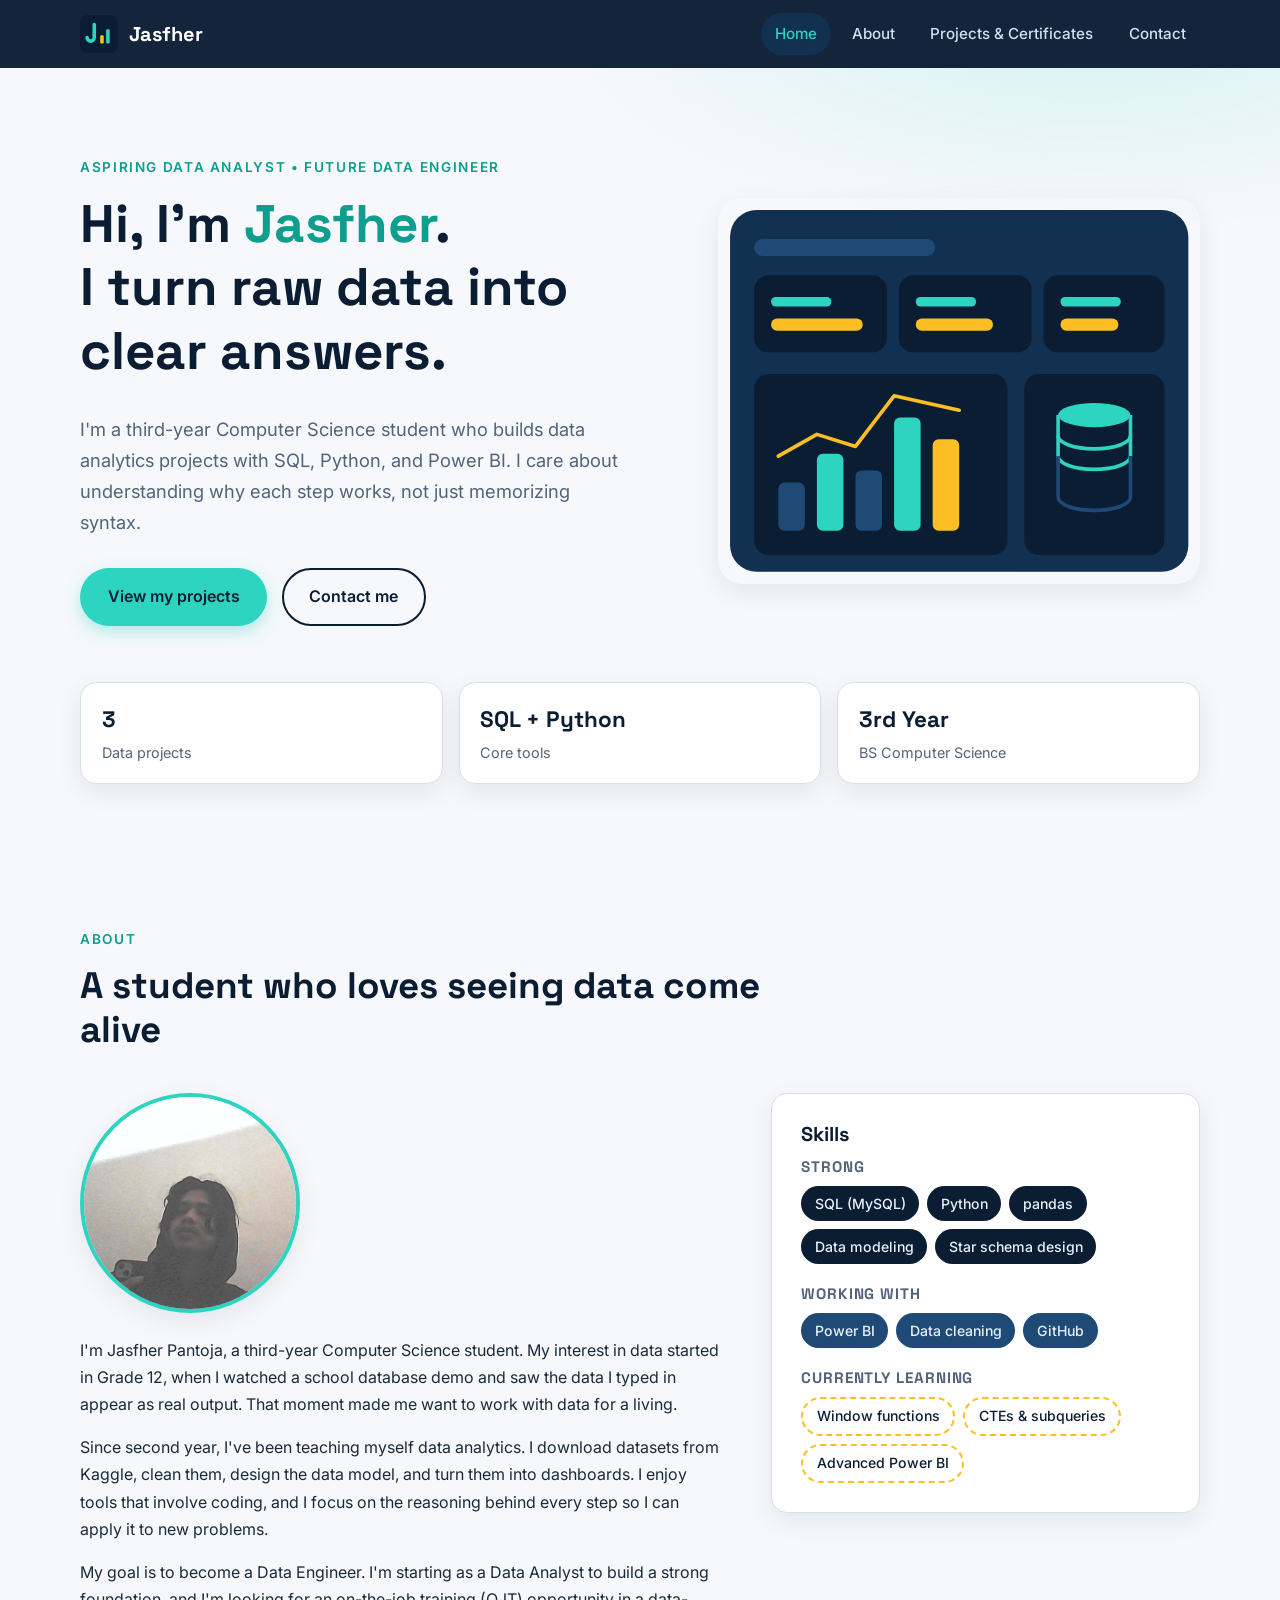
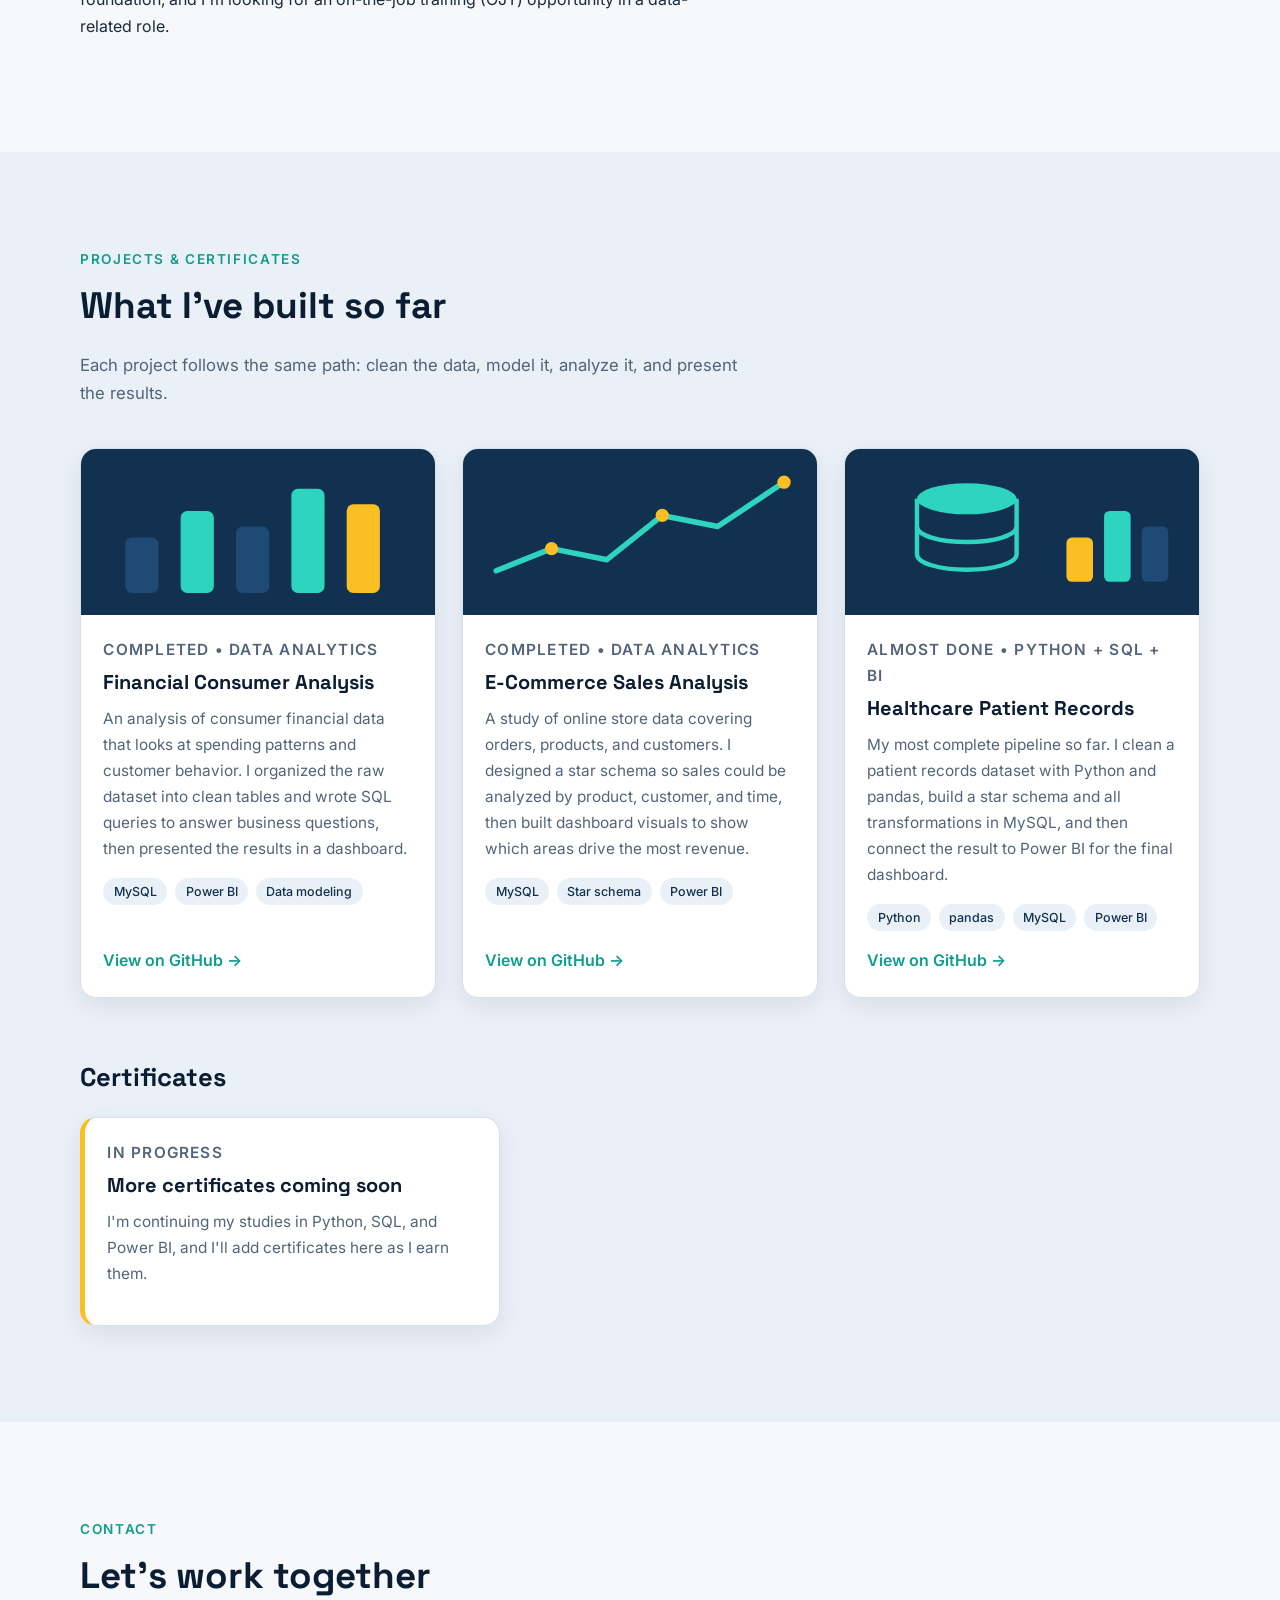
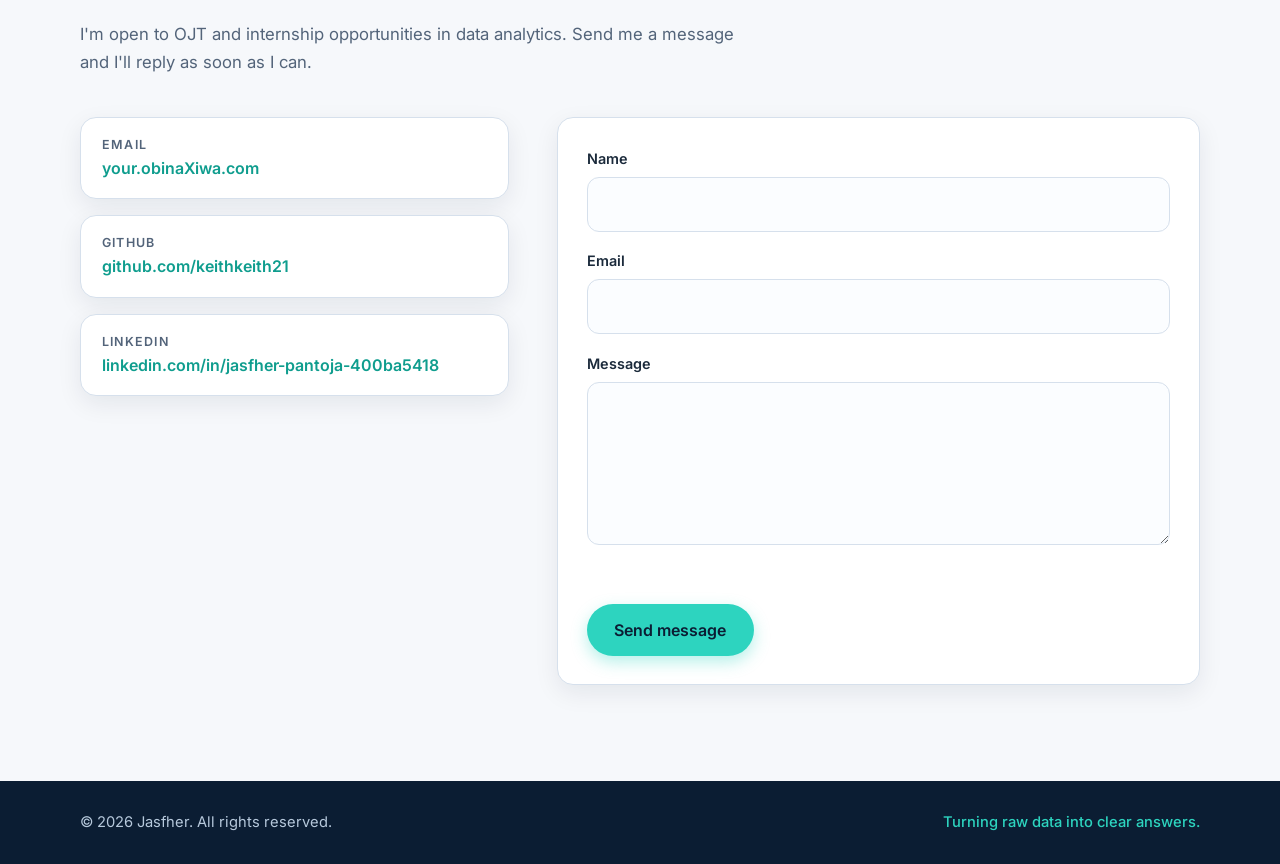
==== commit da4efcf7: "Update index.html" ====
--- a/index.html
+++ b/index.html
@@ -122,7 +122,7 @@
      alt="Photo of Jasfher, a Computer Science student"
      width="220" height="220" loading="lazy">
             <p>
-              I'm Jasfher, a third-year Computer Science student. My interest in data started in
+              I'm Jasfher Pantoja, a third-year Computer Science student. My interest in data started in
               Grade 12, when I watched a school database demo and saw the data I typed in appear
               as real output. That moment made me want to work with data for a living.
             </p>
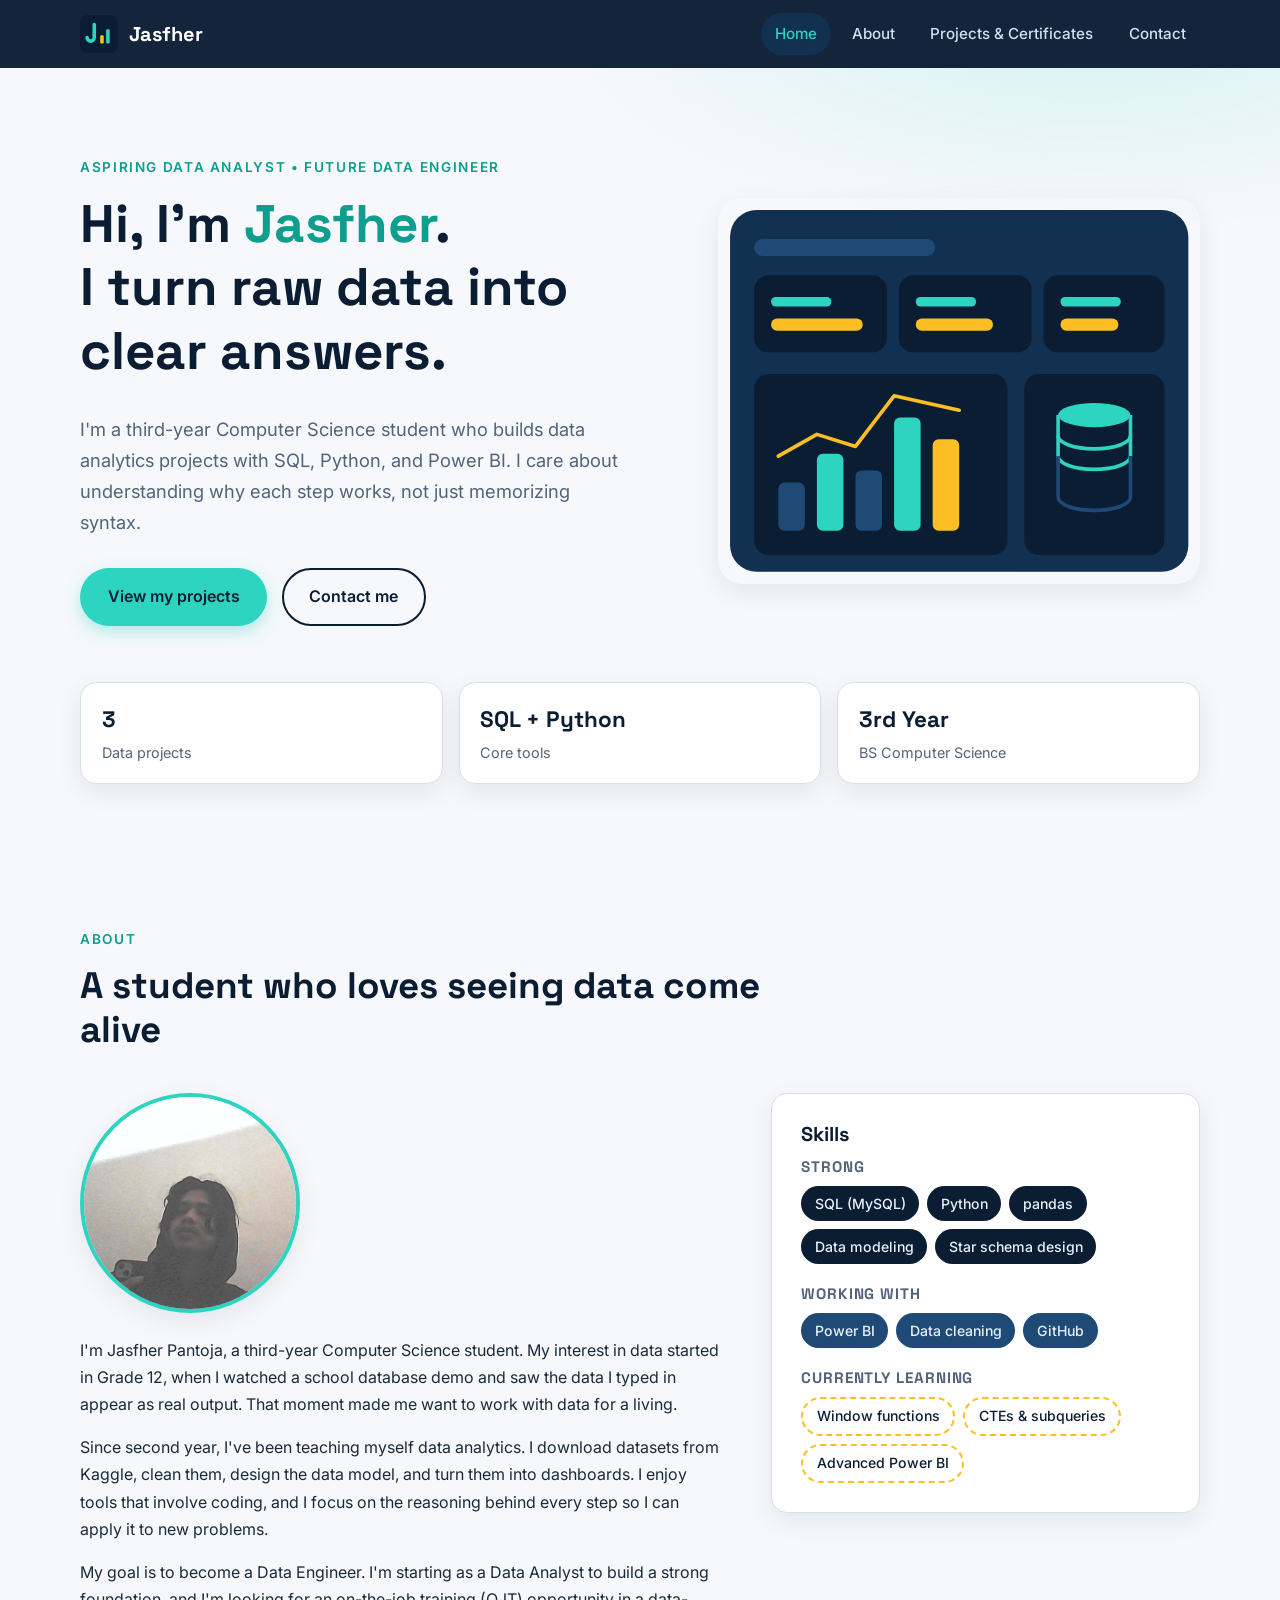
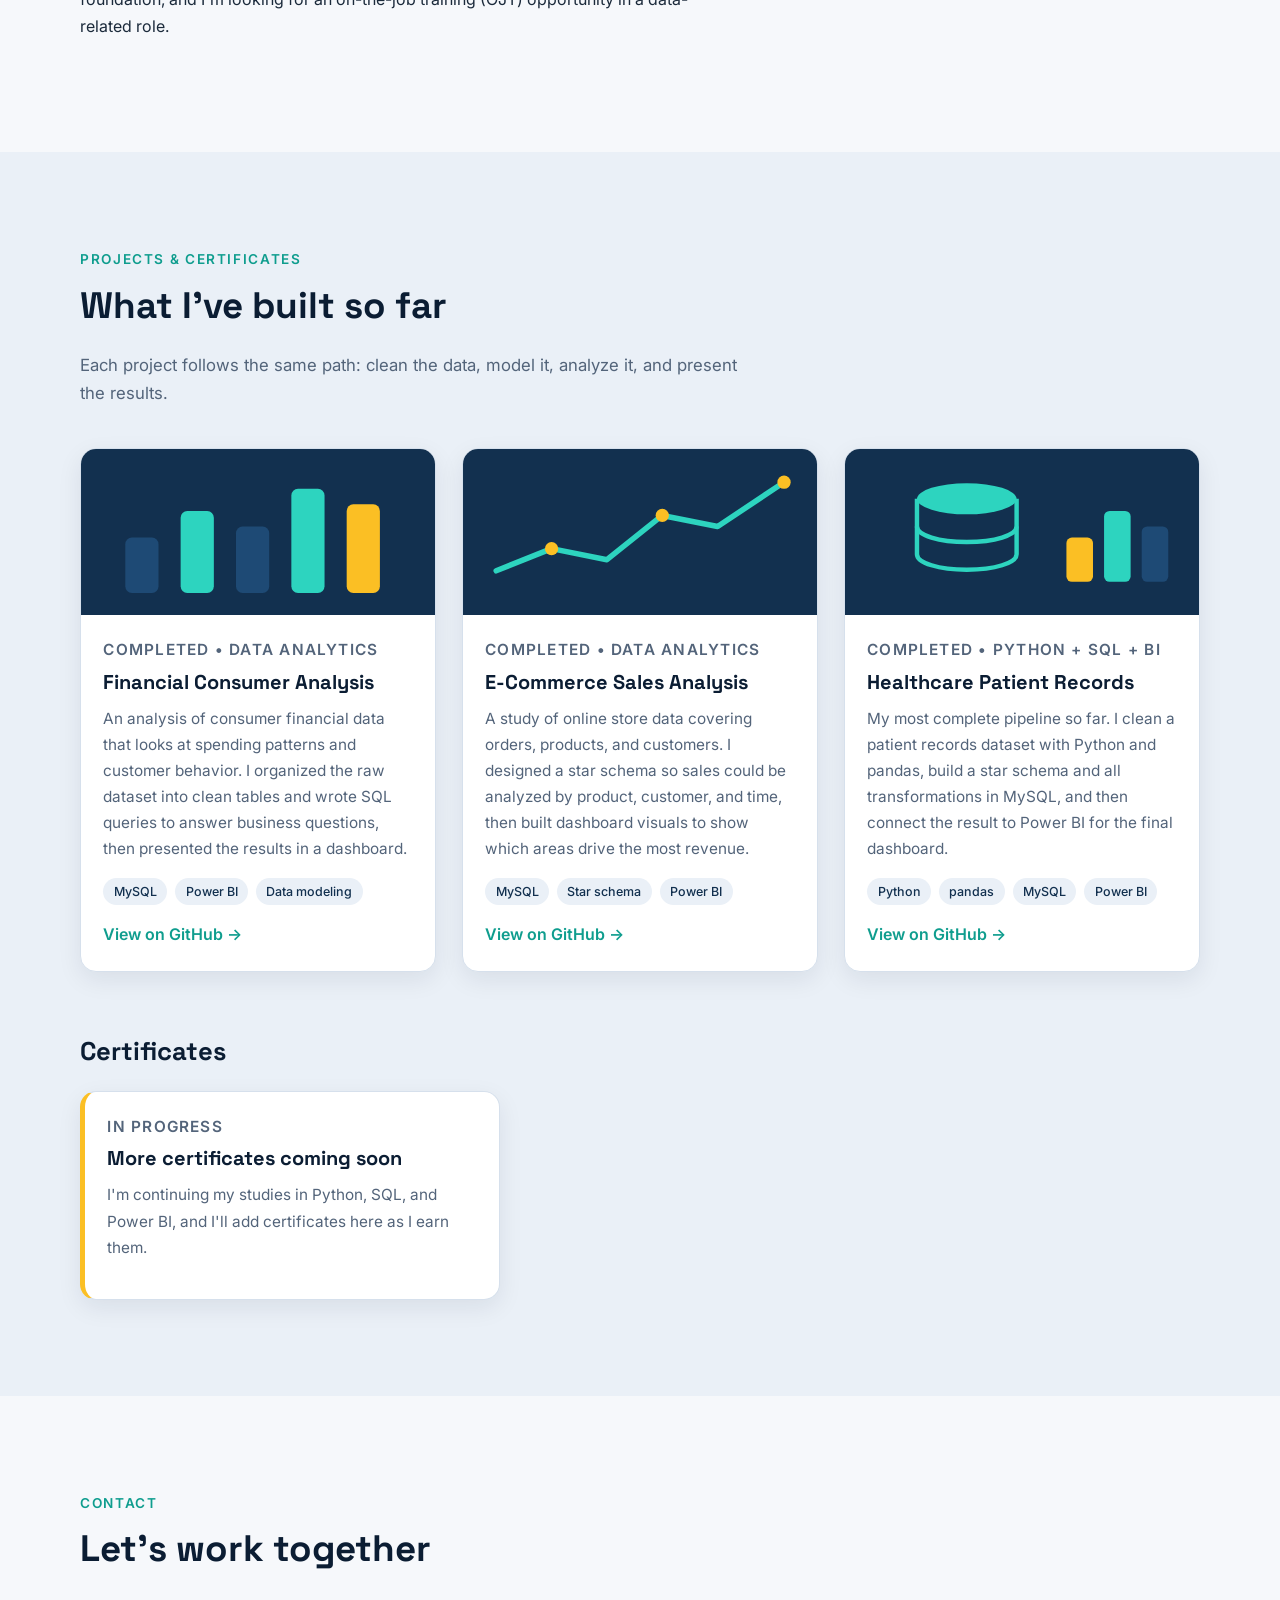
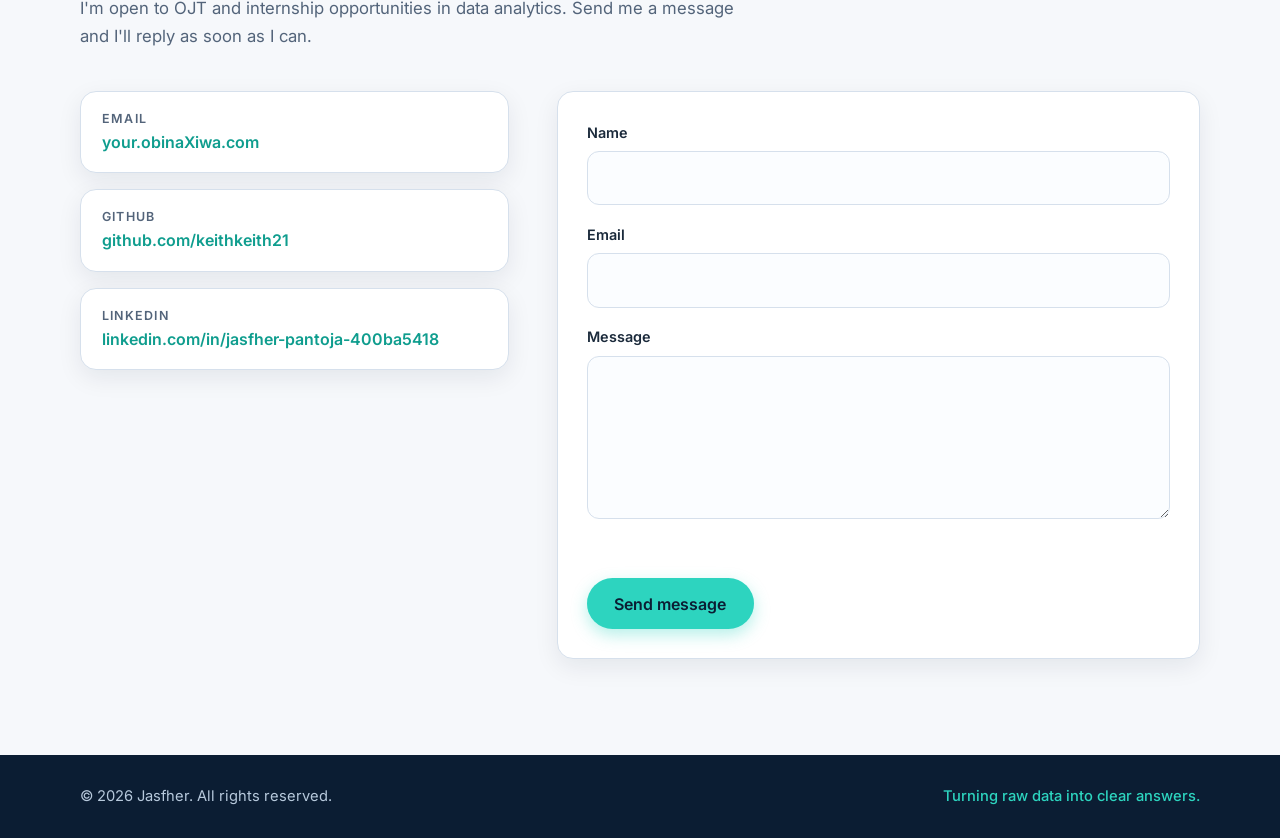
==== commit 99acf600: "Update index.html" ====
--- a/index.html
+++ b/index.html
@@ -249,7 +249,7 @@
               <rect x="268" y="70" width="24" height="50" rx="5" fill="#1e4a75"/>
             </svg>
             <div class="card-body">
-              <p class="card-meta">Almost done &bull; Python + SQL + BI</p>
+              <p class="card-meta">Completed &bull; Python + SQL + BI</p>
               <h3>Healthcare Patient Records</h3>
               <p>
                 My most complete pipeline so far. I clean a patient records dataset with Python and
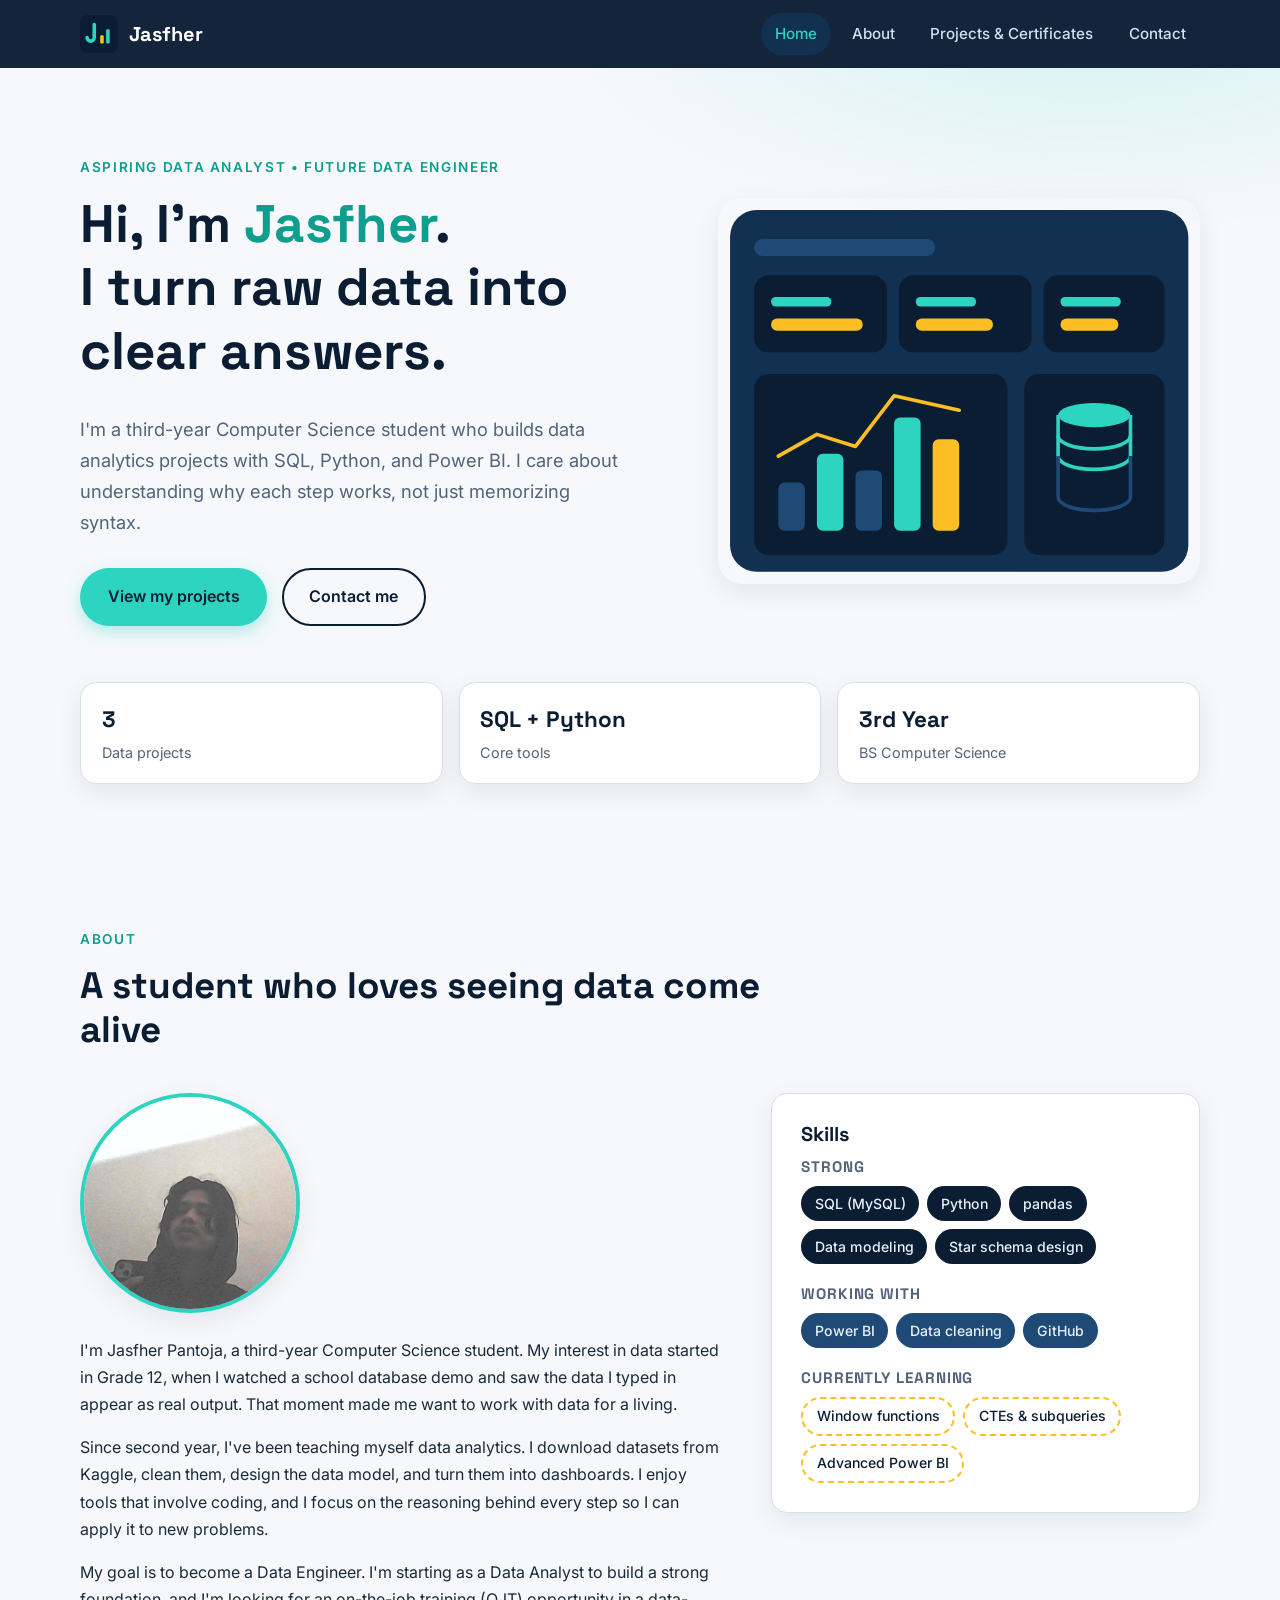
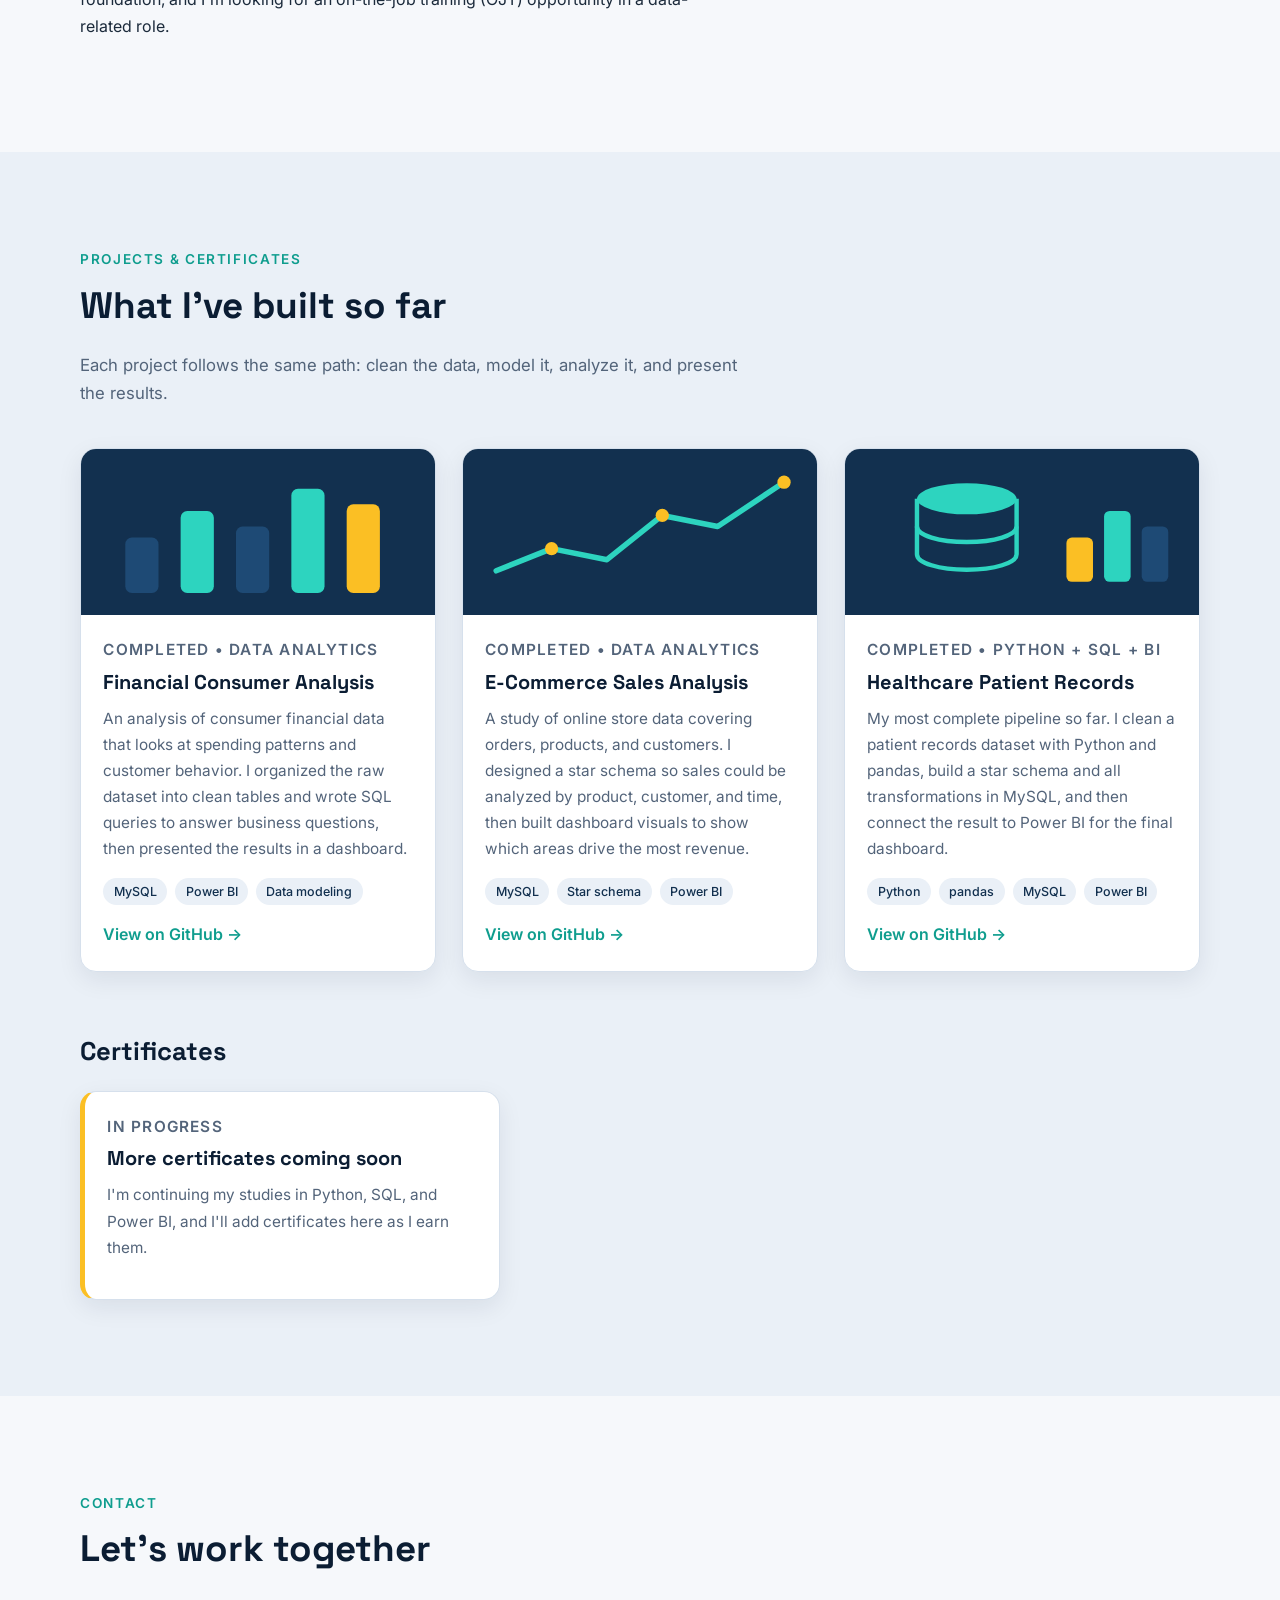
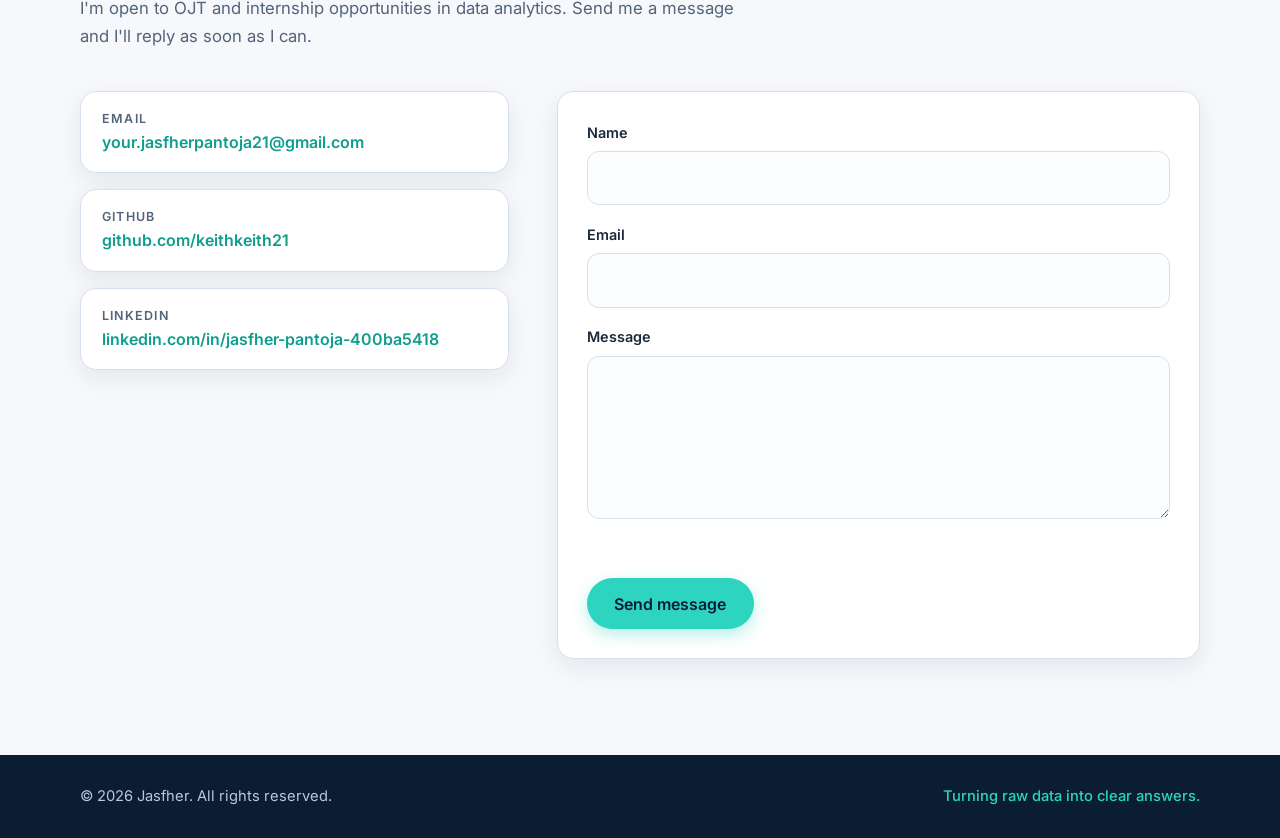
==== commit 887abc55: "Update index.html" ====
--- a/index.html
+++ b/index.html
@@ -260,7 +260,7 @@
                 <li>Python</li><li>pandas</li><li>MySQL</li><li>Power BI</li>
               </ul>
               <!-- TODO: replace with your real repository link -->
-              <a class="card-link" href="https://github.com/YOUR-USERNAME/healthcare-project" target="_blank" rel="noopener noreferrer">View on GitHub &rarr;</a>
+              <a class="card-link" href="https://github.com/keithkeith21/Medical-Appointment" target="_blank" rel="noopener noreferrer">View on GitHub &rarr;</a>
             </div>
           </article>
         </div>
@@ -311,7 +311,7 @@
             <li>
               <span class="contact-label">Email</span>
               <!-- TODO: replace with your real email -->
-              <a href="mailto:your.email@example.com">your.obinaXiwa.com</a>
+              <a href="mailto:your.jasfherpantoja21@gmail.com">your.jasfherpantoja21@gmail.com</a>
             </li>
             <li>
               <span class="contact-label">GitHub</span>
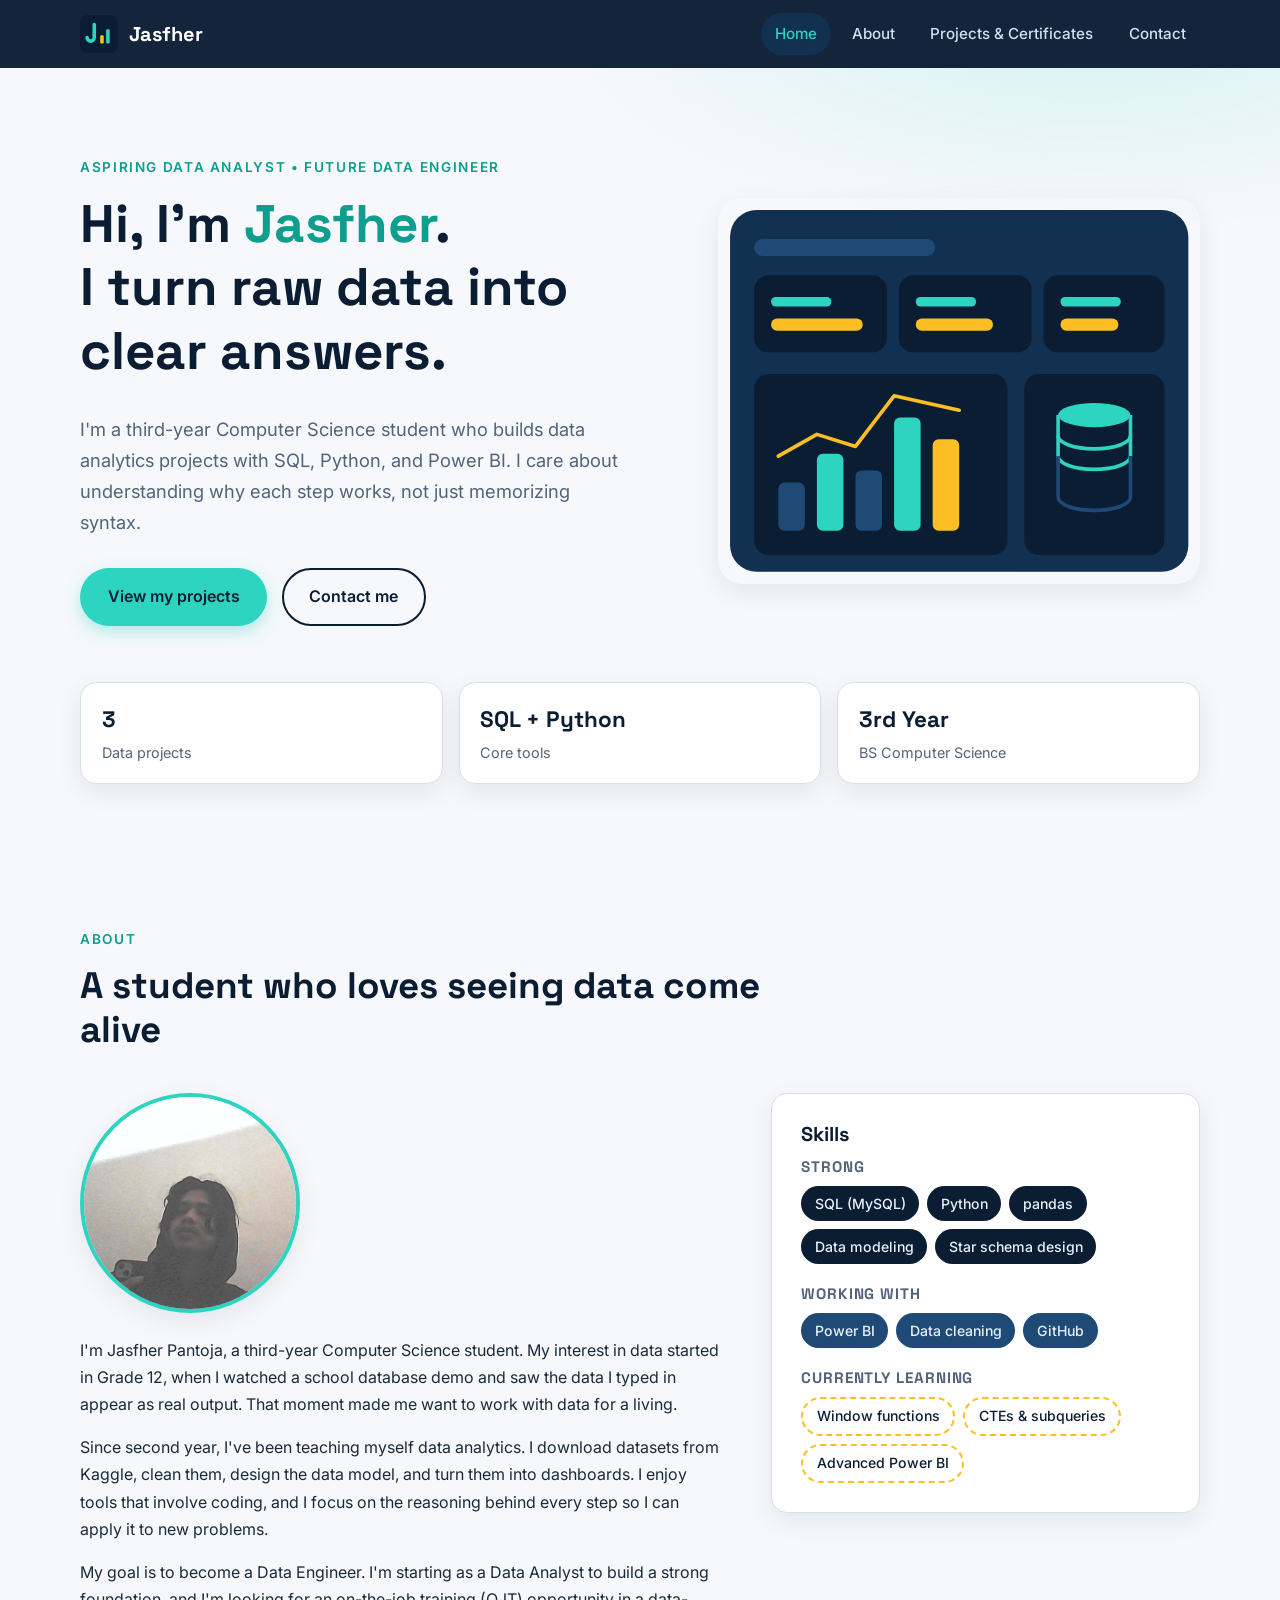
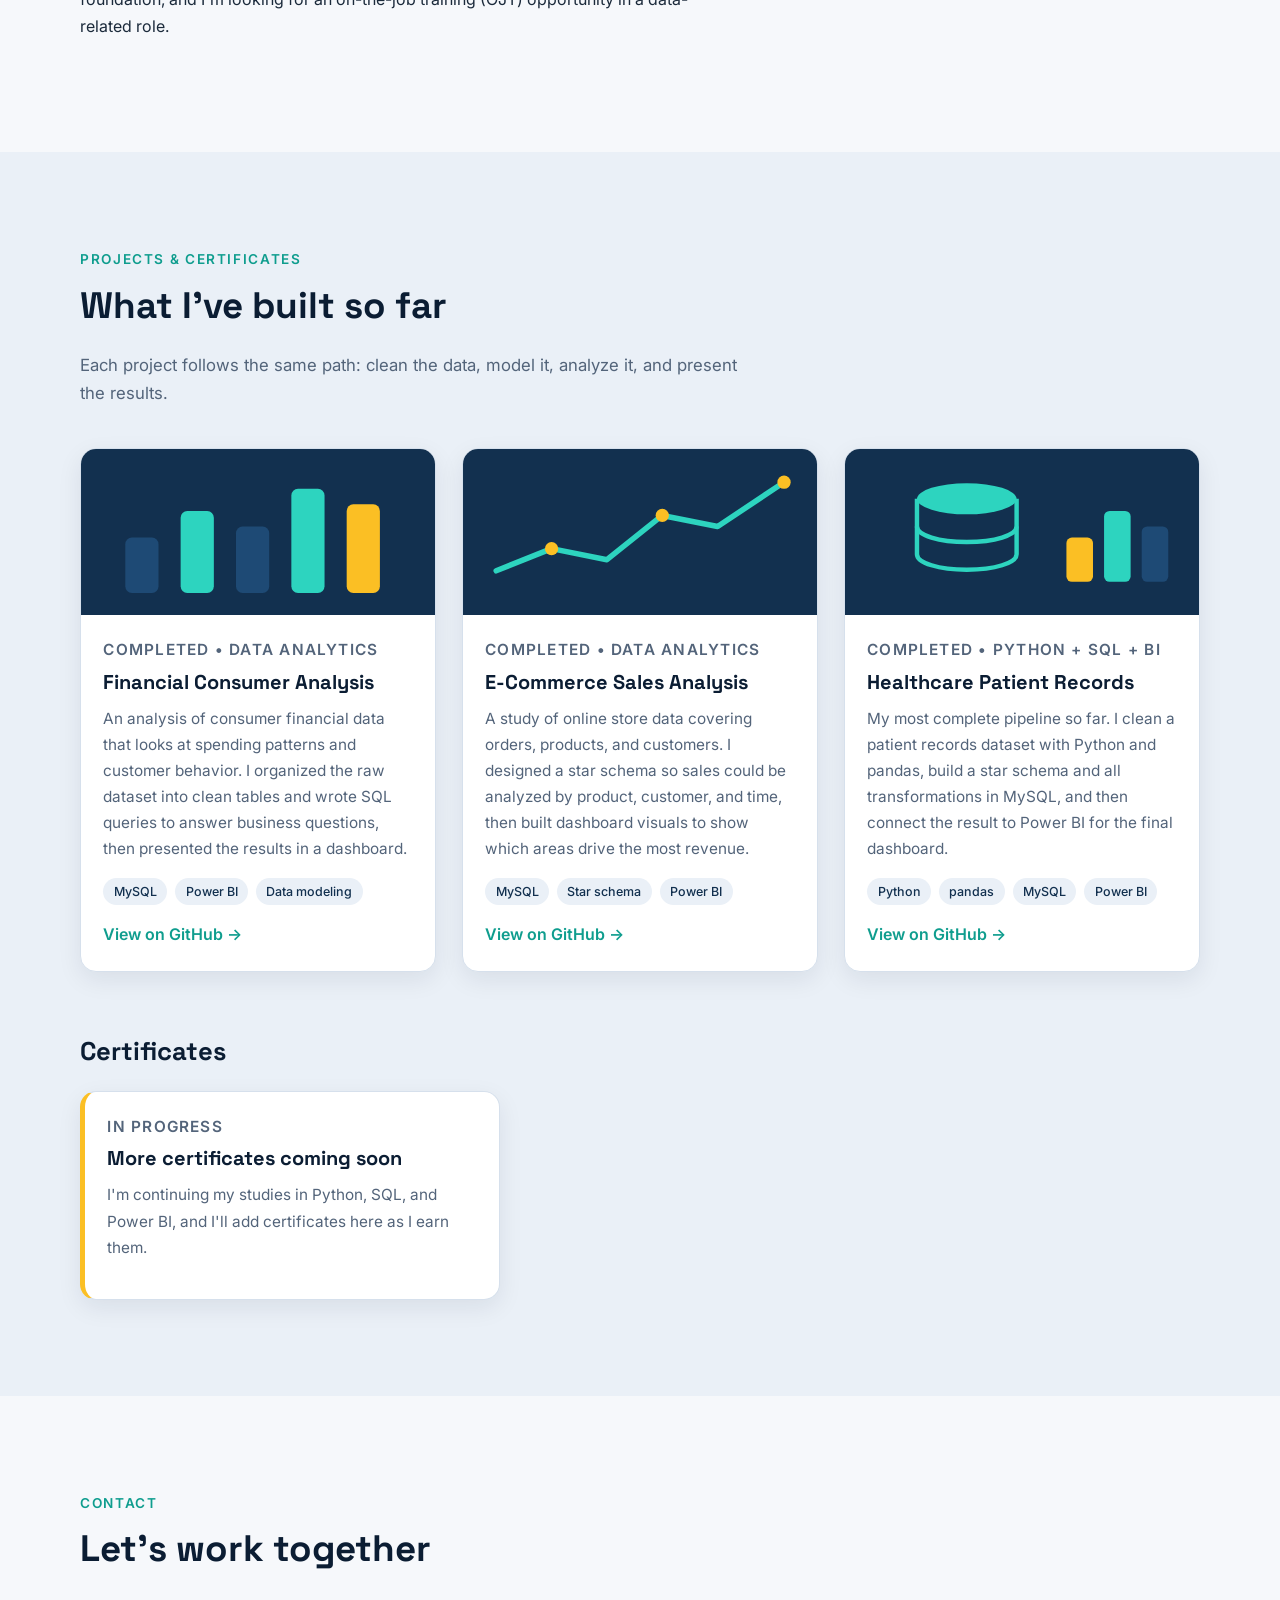
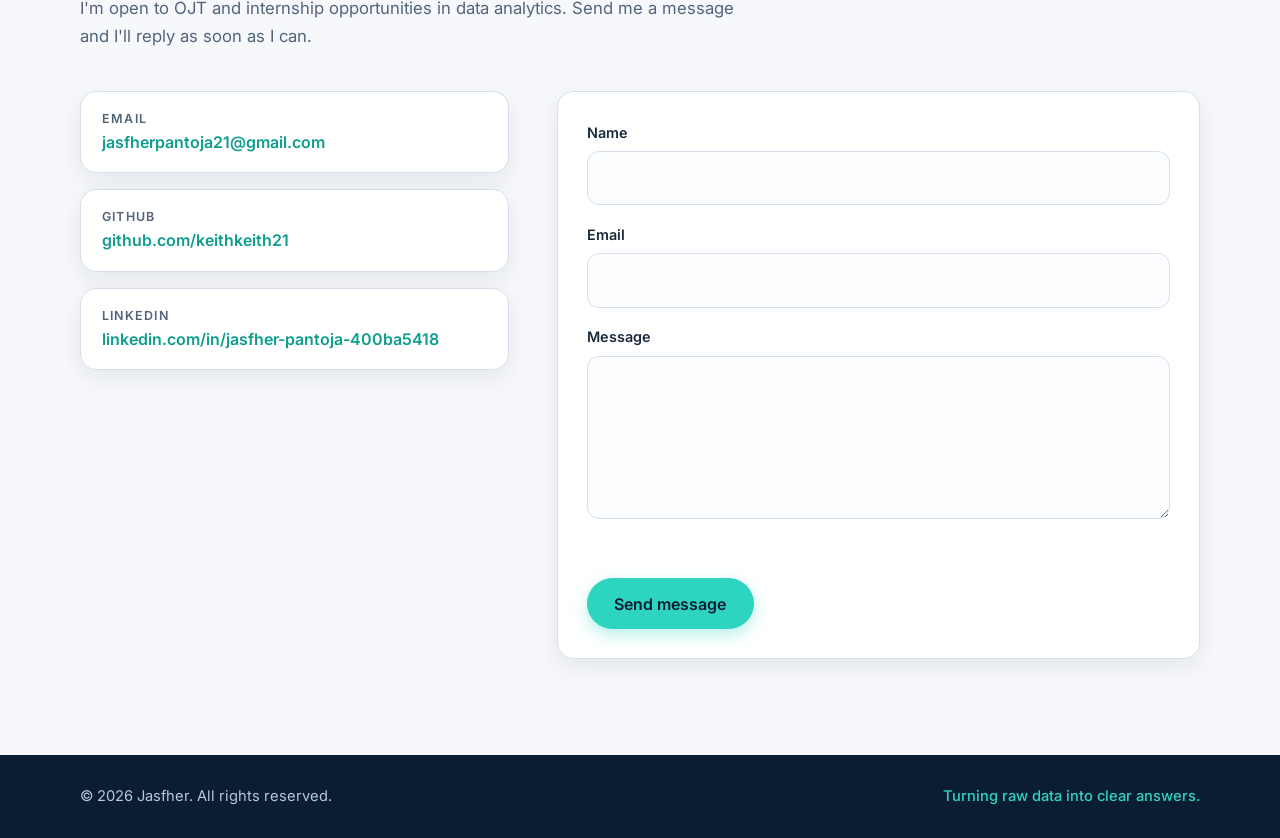
==== commit fa80ac91: "Update index.html" ====
--- a/index.html
+++ b/index.html
@@ -311,7 +311,7 @@
             <li>
               <span class="contact-label">Email</span>
               <!-- TODO: replace with your real email -->
-              <a href="mailto:your.jasfherpantoja21@gmail.com">your.jasfherpantoja21@gmail.com</a>
+              <a href="mailto:jasfherpantoja21@gmail.com">jasfherpantoja21@gmail.com</a>
             </li>
             <li>
               <span class="contact-label">GitHub</span>
